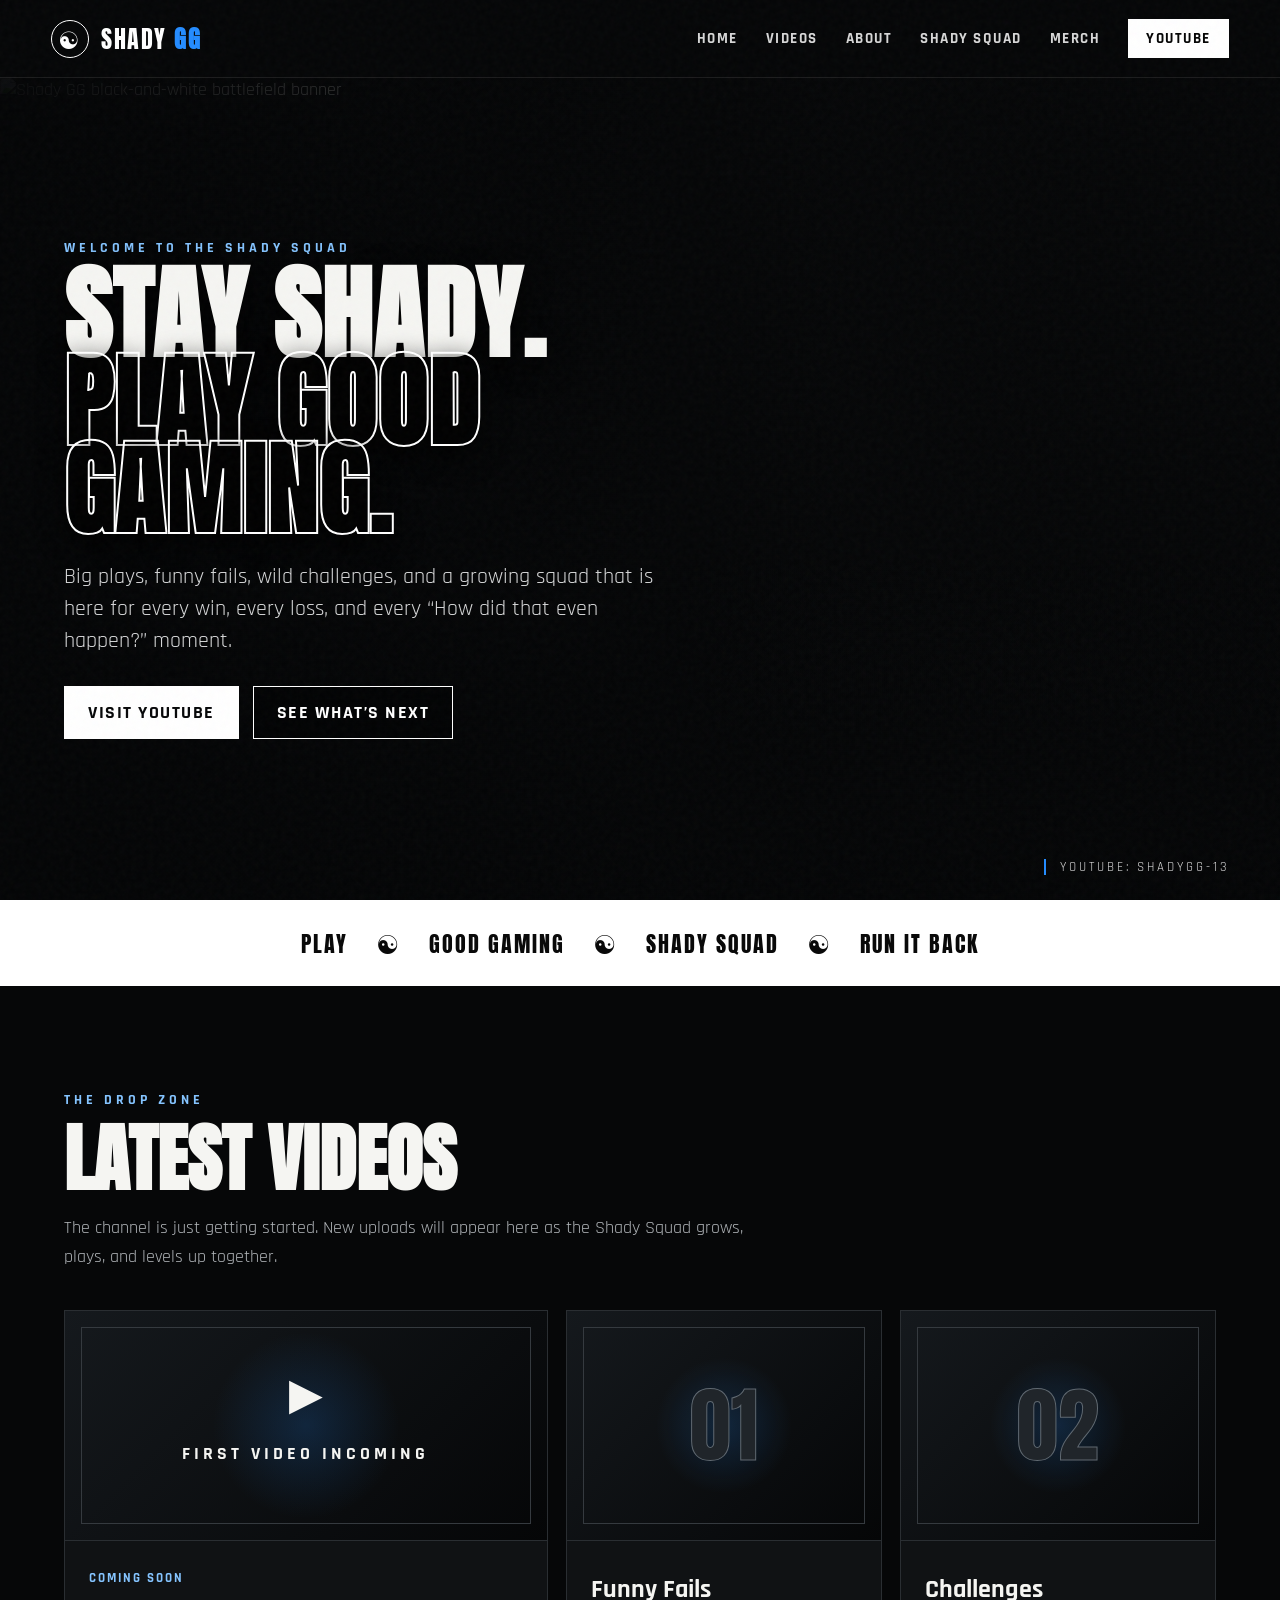
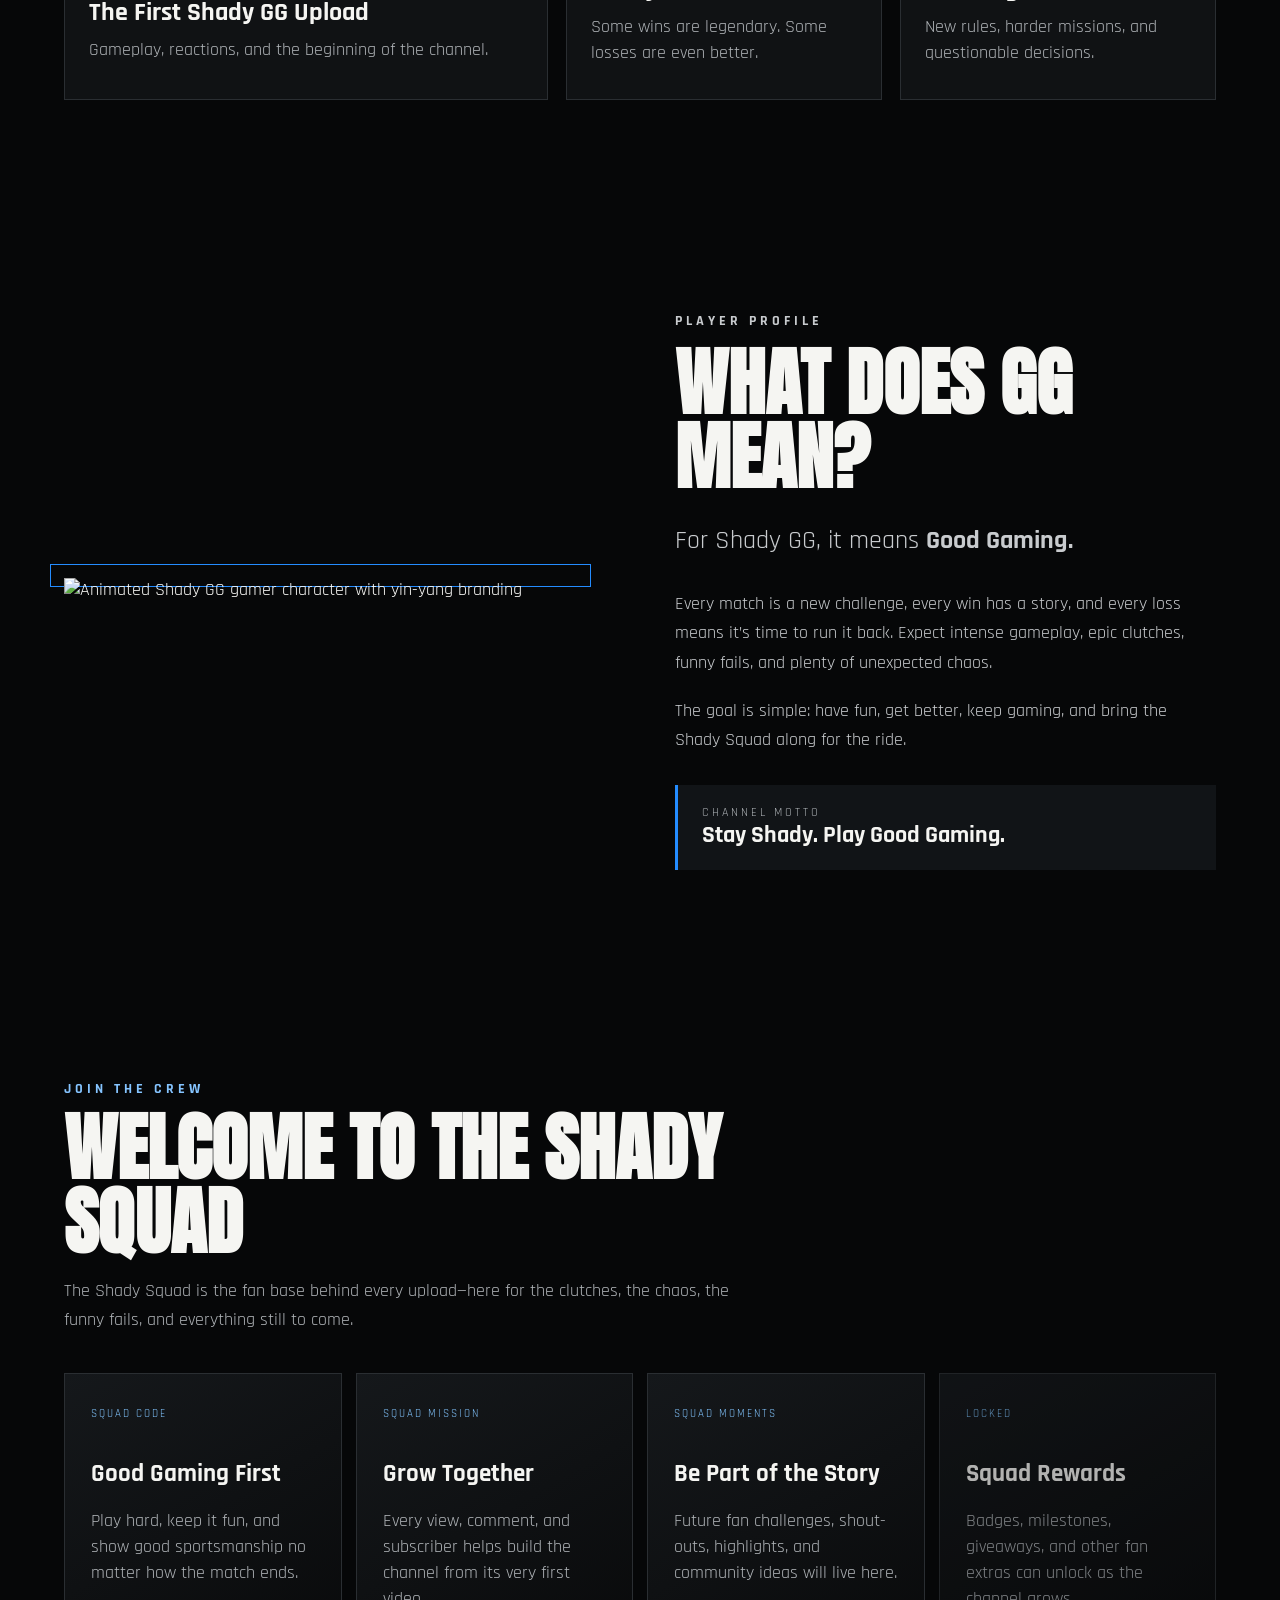
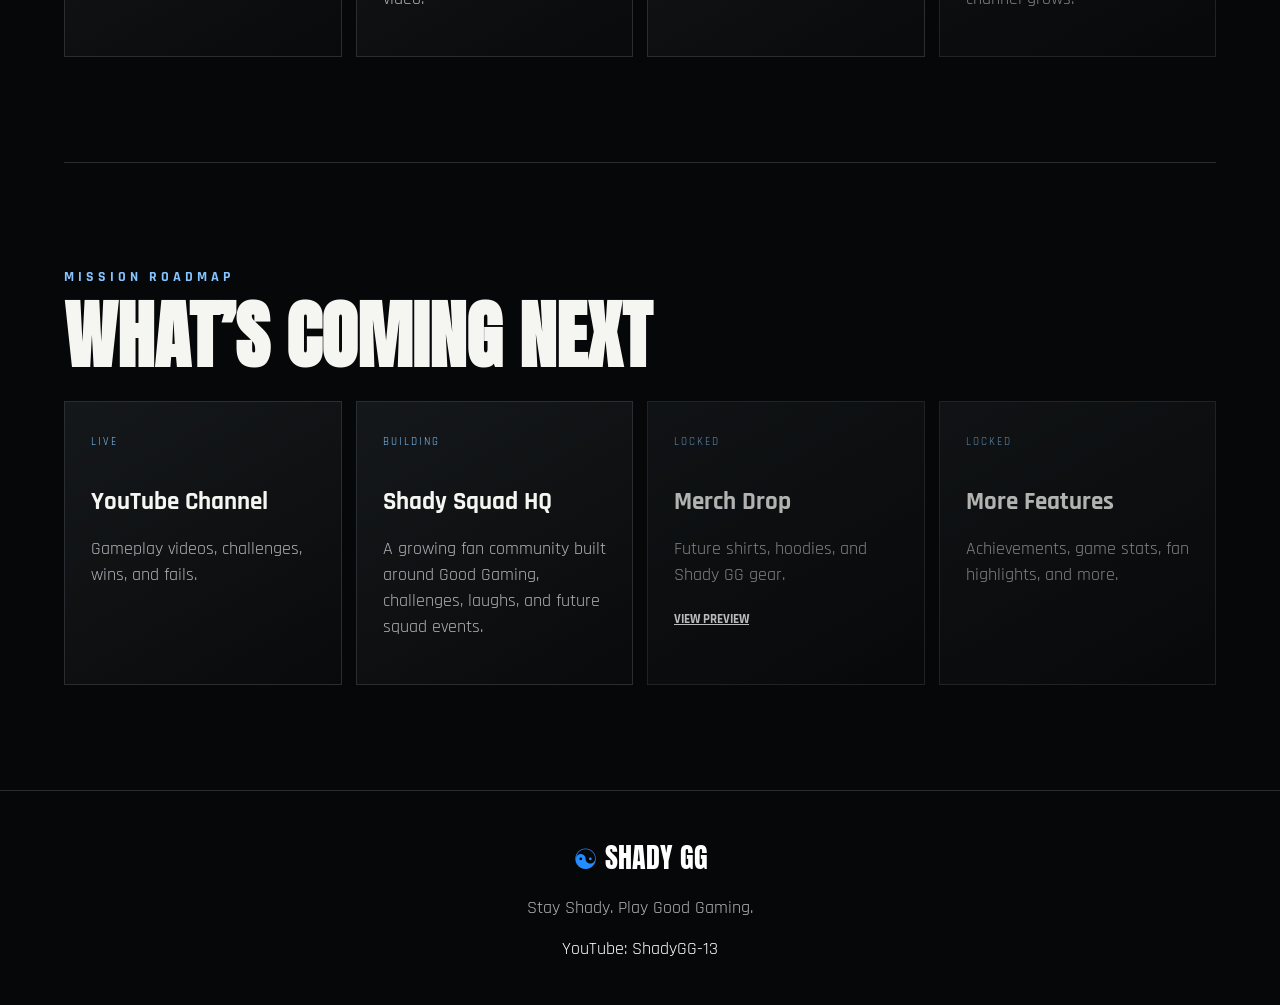
==== index.html @ 547cc36f "Add files via upload" ====
<!DOCTYPE html>
<html lang="en">
<head>
  <meta charset="UTF-8" />
  <meta name="viewport" content="width=device-width, initial-scale=1.0" />
  <meta name="description" content="Official home of Shady GG and the Shady Squad — gameplay, challenges, funny fails, epic wins, and Good Gaming." />
  <title>Shady GG | Good Gaming</title>
  <link rel="preconnect" href="https://fonts.googleapis.com">
  <link rel="preconnect" href="https://fonts.gstatic.com" crossorigin>
  <link href="https://fonts.googleapis.com/css2?family=Anton&family=Rajdhani:wght@400;500;600;700&display=swap" rel="stylesheet">
  <link rel="stylesheet" href="styles.css" />
</head>
<body>
  <div class="noise"></div>
  <header class="site-header">
    <a class="brand" href="#home" aria-label="Shady GG home">
      <span class="brand-mark">☯</span>
      <span>SHADY <strong>GG</strong></span>
    </a>
    <button class="menu-toggle" aria-label="Open menu" aria-expanded="false">MENU</button>
    <nav class="site-nav" aria-label="Main navigation">
      <a href="#home">Home</a>
      <a href="#videos">Videos</a>
      <a href="#about">About</a>
      <a href="#squad">Shady Squad</a>
      <a href="merch.html">Merch</a>
      <a class="nav-cta" href="https://www.youtube.com/@ShadyGG-13" target="_blank" rel="noopener">YouTube</a>
    </nav>
  </header>

  <main>
    <section id="home" class="hero" aria-label="Shady GG introduction">
      <img src="assets/shadygg-banner.png" alt="Shady GG black-and-white battlefield banner" class="hero-bg" />
      <div class="hero-overlay"></div>
      <div class="hero-content">
        <p class="eyebrow">WELCOME TO THE SHADY SQUAD</p>
        <h1>STAY SHADY.<br><span>PLAY GOOD GAMING.</span></h1>
        <p class="hero-copy">Big plays, funny fails, wild challenges, and a growing squad that is here for every win, every loss, and every “How did that even happen?” moment.</p>
        <div class="hero-actions">
          <a class="button primary" href="https://www.youtube.com/@ShadyGG-13" target="_blank" rel="noopener">Visit YouTube</a>
          <a class="button secondary" href="#videos">See What’s Next</a>
        </div>
      </div>
      <div class="hero-tag">YOUTUBE: SHADYGG-13</div>
    </section>

    <section class="mission-strip" aria-label="Channel motto">
      <span>PLAY</span><i>☯</i><span>GOOD GAMING</span><i>☯</i><span>SHADY SQUAD</span><i>☯</i><span>RUN IT BACK</span>
    </section>

    <section id="videos" class="section videos-section">
      <div class="section-heading">
        <p class="eyebrow">THE DROP ZONE</p>
        <h2>Latest Videos</h2>
        <p>The channel is just getting started. New uploads will appear here as the Shady Squad grows, plays, and levels up together.</p>
      </div>
      <div class="video-grid">
        <article class="video-card featured">
          <div class="video-placeholder">
            <span class="play-icon">▶</span>
            <p>FIRST VIDEO INCOMING</p>
          </div>
          <div class="card-copy">
            <span class="status">COMING SOON</span>
            <h3>The First Shady GG Upload</h3>
            <p>Gameplay, reactions, and the beginning of the channel.</p>
          </div>
        </article>
        <article class="video-card locked">
          <div class="video-placeholder mini"><span>01</span></div>
          <div class="card-copy"><h3>Funny Fails</h3><p>Some wins are legendary. Some losses are even better.</p></div>
        </article>
        <article class="video-card locked">
          <div class="video-placeholder mini"><span>02</span></div>
          <div class="card-copy"><h3>Challenges</h3><p>New rules, harder missions, and questionable decisions.</p></div>
        </article>
      </div>
    </section>

    <section id="about" class="section about-section">
      <div class="about-art">
        <img src="assets/shadygg-brand.png" alt="Animated Shady GG gamer character with yin-yang branding" />
      </div>
      <div class="about-copy">
        <p class="eyebrow">PLAYER PROFILE</p>
        <h2>What Does GG Mean?</h2>
        <p class="lead">For Shady GG, it means <strong>Good Gaming.</strong></p>
        <p>Every match is a new challenge, every win has a story, and every loss means it’s time to run it back. Expect intense gameplay, epic clutches, funny fails, and plenty of unexpected chaos.</p>
        <p>The goal is simple: have fun, get better, keep gaming, and bring the Shady Squad along for the ride.</p>
        <div class="motto-card">
          <span>CHANNEL MOTTO</span>
          <strong>Stay Shady. Play Good Gaming.</strong>
        </div>
      </div>
    </section>

    <section id="squad" class="section squad-section">
      <div class="section-heading">
        <p class="eyebrow">JOIN THE CREW</p>
        <h2>Welcome to the Shady Squad</h2>
        <p>The Shady Squad is the fan base behind every upload—here for the clutches, the chaos, the funny fails, and everything still to come.</p>
      </div>
      <div class="roadmap-grid">
        <article><span>SQUAD CODE</span><h3>Good Gaming First</h3><p>Play hard, keep it fun, and show good sportsmanship no matter how the match ends.</p></article>
        <article><span>SQUAD MISSION</span><h3>Grow Together</h3><p>Every view, comment, and subscriber helps build the channel from its very first video.</p></article>
        <article><span>SQUAD MOMENTS</span><h3>Be Part of the Story</h3><p>Future fan challenges, shout-outs, highlights, and community ideas will live here.</p></article>
        <article class="pending"><span>LOCKED</span><h3>Squad Rewards</h3><p>Badges, milestones, giveaways, and other fan extras can unlock as the channel grows.</p></article>
      </div>
    </section>

    <section class="section roadmap-section">
      <div class="section-heading compact">
        <p class="eyebrow">MISSION ROADMAP</p>
        <h2>What’s Coming Next</h2>
      </div>
      <div class="roadmap-grid">
        <article><span>LIVE</span><h3>YouTube Channel</h3><p>Gameplay videos, challenges, wins, and fails.</p></article>
        <article><span>BUILDING</span><h3>Shady Squad HQ</h3><p>A growing fan community built around Good Gaming, challenges, laughs, and future squad events.</p></article>
        <article class="pending"><span>LOCKED</span><h3>Merch Drop</h3><p>Future shirts, hoodies, and Shady GG gear.</p><a href="merch.html">View preview</a></article>
        <article class="pending"><span>LOCKED</span><h3>More Features</h3><p>Achievements, game stats, fan highlights, and more.</p></article>
      </div>
    </section>
  </main>

  <footer>
    <div class="footer-brand"><span>☯</span> SHADY GG</div>
    <p>Stay Shady. Play Good Gaming.</p>
    <a href="https://www.youtube.com/@ShadyGG-13" target="_blank" rel="noopener">YouTube: ShadyGG-13</a>
  </footer>

  <script src="script.js"></script>
</body>
</html>
---- styles.css ----
:root{--black:#060708;--panel:#101214;--white:#f5f5f2;--gray:#aeb2b6;--line:#2a2e32;--blue:#248cff;--blue2:#85c4ff;--max:1180px}
*{box-sizing:border-box}html{scroll-behavior:smooth}body{margin:0;background:var(--black);color:var(--white);font-family:'Rajdhani',sans-serif;font-size:18px;overflow-x:hidden}.noise{position:fixed;inset:0;pointer-events:none;opacity:.045;z-index:100;background-image:url("data:image/svg+xml,%3Csvg viewBox='0 0 180 180' xmlns='http://www.w3.org/2000/svg'%3E%3Cfilter id='n'%3E%3CfeTurbulence type='fractalNoise' baseFrequency='.9' numOctaves='4' stitchTiles='stitch'/%3E%3C/filter%3E%3Crect width='100%25' height='100%25' filter='url(%23n)' opacity='.7'/%3E%3C/svg%3E")}.site-header{height:78px;position:sticky;top:0;z-index:50;display:flex;align-items:center;justify-content:space-between;padding:0 4vw;background:rgba(6,7,8,.92);backdrop-filter:blur(12px);border-bottom:1px solid rgba(255,255,255,.09)}.brand{display:flex;gap:12px;align-items:center;color:#fff;text-decoration:none;font-family:'Anton',sans-serif;letter-spacing:1.5px;font-size:24px}.brand strong{color:var(--blue)}.brand-mark{display:grid;place-items:center;width:38px;height:38px;border:1px solid #fff;border-radius:50%;font-size:24px}.site-nav{display:flex;align-items:center;gap:28px}.site-nav a{color:#d7d7d7;text-decoration:none;text-transform:uppercase;font-size:15px;font-weight:700;letter-spacing:1.5px}.site-nav a:hover{color:#fff}.site-nav .nav-cta{background:#fff;color:#050505;padding:10px 18px}.menu-toggle{display:none;background:none;border:1px solid #777;color:#fff;padding:8px 12px;font-family:inherit;font-weight:700}.hero{min-height:calc(100vh - 78px);position:relative;display:flex;align-items:center;overflow:hidden}.hero-bg{position:absolute;inset:0;width:100%;height:100%;object-fit:cover}.hero-overlay{position:absolute;inset:0;background:linear-gradient(90deg,rgba(4,5,6,.97) 0%,rgba(4,5,6,.78) 38%,rgba(4,5,6,.24) 68%,rgba(4,5,6,.45) 100%),linear-gradient(0deg,rgba(4,5,6,.88),transparent 45%)}.hero-content{position:relative;z-index:2;width:min(680px,88vw);margin-left:max(5vw,calc((100vw - var(--max))/2));padding:80px 0}.eyebrow{font-weight:700;letter-spacing:4px;font-size:14px;color:var(--blue2);margin:0 0 13px}.hero h1,.coming-card h1{font-family:'Anton',sans-serif;font-size:clamp(64px,8vw,126px);line-height:.86;letter-spacing:1px;margin:0;text-shadow:0 10px 28px #000}.hero h1 span,.coming-card h1 span{color:transparent;-webkit-text-stroke:2px #fff}.hero-copy{max-width:590px;color:#d6d7d8;font-size:22px;line-height:1.45;margin:28px 0}.hero-actions{display:flex;gap:14px;flex-wrap:wrap}.button{display:inline-block;text-decoration:none;text-transform:uppercase;letter-spacing:1.5px;font-weight:700;padding:14px 23px;border:1px solid #fff}.button.primary{background:#fff;color:#060708}.button.primary:hover{background:var(--blue);border-color:var(--blue);color:#fff}.button.secondary{color:#fff;background:rgba(0,0,0,.38)}.hero-tag{position:absolute;bottom:25px;right:4vw;z-index:2;font-size:13px;letter-spacing:3px;color:#ddd;border-left:2px solid var(--blue);padding-left:14px}.mission-strip{display:flex;justify-content:center;align-items:center;gap:28px;min-height:86px;padding:20px;background:#fff;color:#090909;font-family:'Anton',sans-serif;letter-spacing:2px;font-size:22px;overflow:hidden}.mission-strip i{font-style:normal;font-size:26px}.section{width:min(var(--max),90vw);margin:0 auto;padding:105px 0}.section-heading{max-width:680px;margin-bottom:38px}.section-heading h2,.about-copy h2{font-family:'Anton',sans-serif;text-transform:uppercase;font-size:clamp(44px,6vw,74px);line-height:1;margin:0 0 16px}.section-heading>p:last-child{color:var(--gray);line-height:1.6}.video-grid{display:grid;grid-template-columns:1.3fr .85fr .85fr;gap:18px}.video-card{background:var(--panel);border:1px solid var(--line);min-height:390px;display:flex;flex-direction:column}.video-placeholder{min-height:230px;background:radial-gradient(circle at center,rgba(36,140,255,.18),transparent 35%),linear-gradient(135deg,#15191d,#050607);display:grid;place-content:center;text-align:center;border-bottom:1px solid var(--line);position:relative}.video-placeholder:before{content:"";position:absolute;inset:16px;border:1px solid #353a3f}.play-icon{font-size:44px}.video-placeholder p{letter-spacing:4px;font-weight:700}.video-placeholder.mini span{font-family:'Anton';font-size:82px;color:#20252a;-webkit-text-stroke:1px #606971}.card-copy{padding:24px}.card-copy h3{font-size:26px;margin:8px 0}.card-copy p{color:var(--gray);margin:0;line-height:1.45}.status{color:var(--blue2);font-size:13px;letter-spacing:2px;font-weight:700}.about-section{display:grid;grid-template-columns:1fr 1fr;gap:70px;align-items:center}.about-art{position:relative}.about-art:before{content:"";position:absolute;inset:-14px 14px 14px -14px;border:1px solid var(--blue)}.about-art img{position:relative;width:100%;display:block;filter:saturate(.85) contrast(1.05)}.about-copy .lead{font-size:26px}.about-copy p{color:#c8cbce;line-height:1.65}.motto-card{border-left:3px solid var(--blue);background:#111417;padding:20px 24px;margin-top:30px}.motto-card span{display:block;font-size:12px;color:var(--gray);letter-spacing:3px}.motto-card strong{font-size:24px}.roadmap-section{border-top:1px solid var(--line)}.compact{margin-bottom:28px}.roadmap-grid{display:grid;grid-template-columns:repeat(4,1fr);gap:14px}.roadmap-grid article{min-height:250px;background:linear-gradient(150deg,#15181b,#090a0b);border:1px solid var(--line);padding:26px;position:relative}.roadmap-grid article span{font-size:11px;letter-spacing:2px;color:#82c5ff}.roadmap-grid article h3{font-size:25px;margin:35px 0 10px}.roadmap-grid article p{color:var(--gray);line-height:1.45}.roadmap-grid .pending{opacity:.72}.roadmap-grid article a{color:#fff;text-transform:uppercase;font-weight:700;font-size:13px}footer{border-top:1px solid var(--line);padding:45px 5vw;text-align:center;color:var(--gray)}footer .footer-brand{font-family:'Anton';font-size:28px;color:#fff}footer .footer-brand span{color:var(--blue)}footer a{color:#fff;text-decoration:none}.coming-soon-page{min-height:calc(100vh - 78px);display:grid;place-items:center;position:relative;overflow:hidden;padding:40px 20px}.coming-bg{position:absolute;inset:0;width:100%;height:100%;object-fit:cover}.coming-overlay{position:absolute;inset:0;background:rgba(4,5,6,.82)}.coming-card{position:relative;z-index:2;text-align:center;max-width:720px;background:rgba(8,9,10,.78);border:1px solid rgba(255,255,255,.2);padding:55px 45px;backdrop-filter:blur(10px)}.coming-card h1{font-size:clamp(64px,9vw,110px)}.coming-card p:not(.eyebrow){color:#d0d2d4;font-size:21px;line-height:1.5}.lock-symbol{font-size:58px;margin-bottom:15px}
@media(max-width:900px){.menu-toggle{display:block}.site-nav{display:none;position:absolute;top:78px;left:0;right:0;background:#08090a;padding:22px 5vw;flex-direction:column;align-items:flex-start;border-bottom:1px solid var(--line)}.site-nav.open{display:flex}.site-nav.always-visible{display:flex;position:static;padding:0;background:none;border:0;flex-direction:row}.video-grid{grid-template-columns:1fr 1fr}.video-card.featured{grid-column:1/-1}.about-section{grid-template-columns:1fr}.roadmap-grid{grid-template-columns:1fr 1fr}.mission-strip{justify-content:flex-start;white-space:nowrap}.hero-bg{object-position:60% center}}@media(max-width:600px){.hero h1{font-size:63px}.hero-copy{font-size:19px}.hero-tag{font-size:10px}.video-grid,.roadmap-grid{grid-template-columns:1fr}.video-card.featured{grid-column:auto}.section{padding:75px 0}.coming-card{padding:42px 22px}.site-nav.always-visible a:first-child{display:none}}
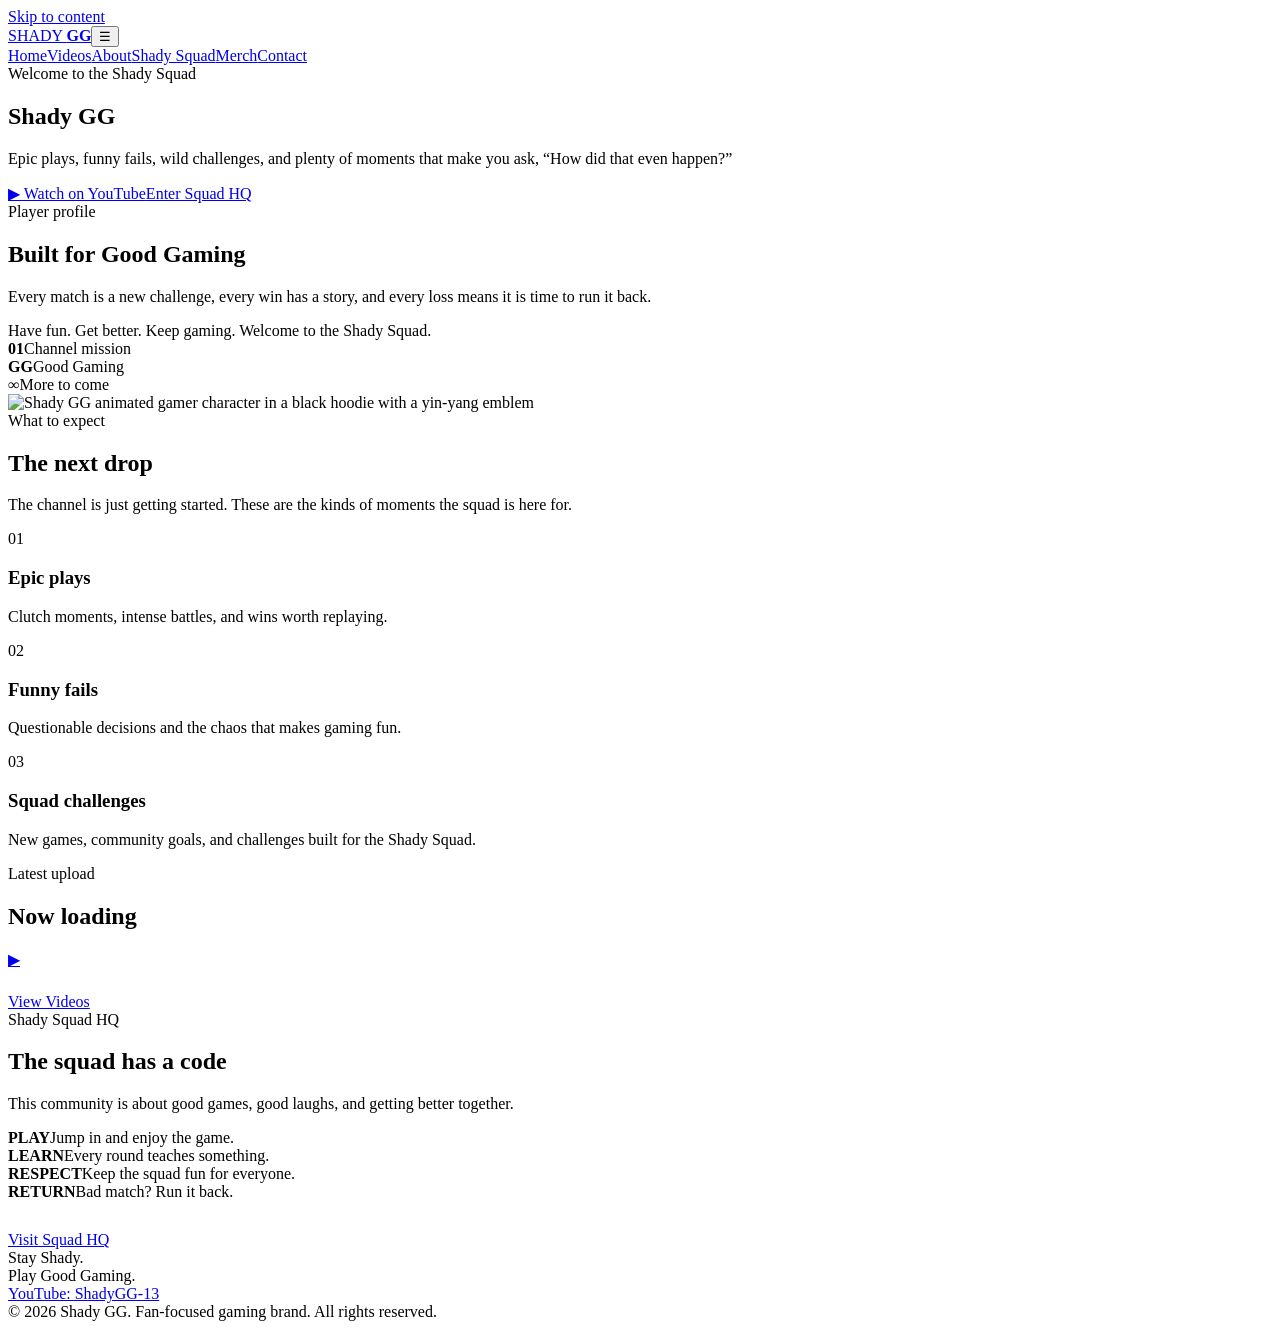
==== commit 8f23934b: "Add files via upload" ====
--- a/index.html
+++ b/index.html
@@ -1,133 +1,9 @@
-<!DOCTYPE html>
-<html lang="en">
-<head>
-  <meta charset="UTF-8" />
-  <meta name="viewport" content="width=device-width, initial-scale=1.0" />
-  <meta name="description" content="Official home of Shady GG and the Shady Squad — gameplay, challenges, funny fails, epic wins, and Good Gaming." />
-  <title>Shady GG | Good Gaming</title>
-  <link rel="preconnect" href="https://fonts.googleapis.com">
-  <link rel="preconnect" href="https://fonts.gstatic.com" crossorigin>
-  <link href="https://fonts.googleapis.com/css2?family=Anton&family=Rajdhani:wght@400;500;600;700&display=swap" rel="stylesheet">
-  <link rel="stylesheet" href="styles.css" />
-</head>
-<body>
-  <div class="noise"></div>
-  <header class="site-header">
-    <a class="brand" href="#home" aria-label="Shady GG home">
-      <span class="brand-mark">☯</span>
-      <span>SHADY <strong>GG</strong></span>
-    </a>
-    <button class="menu-toggle" aria-label="Open menu" aria-expanded="false">MENU</button>
-    <nav class="site-nav" aria-label="Main navigation">
-      <a href="#home">Home</a>
-      <a href="#videos">Videos</a>
-      <a href="#about">About</a>
-      <a href="#squad">Shady Squad</a>
-      <a href="merch.html">Merch</a>
-      <a class="nav-cta" href="https://www.youtube.com/@ShadyGG-13" target="_blank" rel="noopener">YouTube</a>
-    </nav>
-  </header>
-
-  <main>
-    <section id="home" class="hero" aria-label="Shady GG introduction">
-      <img src="assets/shadygg-banner.png" alt="Shady GG black-and-white battlefield banner" class="hero-bg" />
-      <div class="hero-overlay"></div>
-      <div class="hero-content">
-        <p class="eyebrow">WELCOME TO THE SHADY SQUAD</p>
-        <h1>STAY SHADY.<br><span>PLAY GOOD GAMING.</span></h1>
-        <p class="hero-copy">Big plays, funny fails, wild challenges, and a growing squad that is here for every win, every loss, and every “How did that even happen?” moment.</p>
-        <div class="hero-actions">
-          <a class="button primary" href="https://www.youtube.com/@ShadyGG-13" target="_blank" rel="noopener">Visit YouTube</a>
-          <a class="button secondary" href="#videos">See What’s Next</a>
-        </div>
-      </div>
-      <div class="hero-tag">YOUTUBE: SHADYGG-13</div>
-    </section>
-
-    <section class="mission-strip" aria-label="Channel motto">
-      <span>PLAY</span><i>☯</i><span>GOOD GAMING</span><i>☯</i><span>SHADY SQUAD</span><i>☯</i><span>RUN IT BACK</span>
-    </section>
-
-    <section id="videos" class="section videos-section">
-      <div class="section-heading">
-        <p class="eyebrow">THE DROP ZONE</p>
-        <h2>Latest Videos</h2>
-        <p>The channel is just getting started. New uploads will appear here as the Shady Squad grows, plays, and levels up together.</p>
-      </div>
-      <div class="video-grid">
-        <article class="video-card featured">
-          <div class="video-placeholder">
-            <span class="play-icon">▶</span>
-            <p>FIRST VIDEO INCOMING</p>
-          </div>
-          <div class="card-copy">
-            <span class="status">COMING SOON</span>
-            <h3>The First Shady GG Upload</h3>
-            <p>Gameplay, reactions, and the beginning of the channel.</p>
-          </div>
-        </article>
-        <article class="video-card locked">
-          <div class="video-placeholder mini"><span>01</span></div>
-          <div class="card-copy"><h3>Funny Fails</h3><p>Some wins are legendary. Some losses are even better.</p></div>
-        </article>
-        <article class="video-card locked">
-          <div class="video-placeholder mini"><span>02</span></div>
-          <div class="card-copy"><h3>Challenges</h3><p>New rules, harder missions, and questionable decisions.</p></div>
-        </article>
-      </div>
-    </section>
-
-    <section id="about" class="section about-section">
-      <div class="about-art">
-        <img src="assets/shadygg-brand.png" alt="Animated Shady GG gamer character with yin-yang branding" />
-      </div>
-      <div class="about-copy">
-        <p class="eyebrow">PLAYER PROFILE</p>
-        <h2>What Does GG Mean?</h2>
-        <p class="lead">For Shady GG, it means <strong>Good Gaming.</strong></p>
-        <p>Every match is a new challenge, every win has a story, and every loss means it’s time to run it back. Expect intense gameplay, epic clutches, funny fails, and plenty of unexpected chaos.</p>
-        <p>The goal is simple: have fun, get better, keep gaming, and bring the Shady Squad along for the ride.</p>
-        <div class="motto-card">
-          <span>CHANNEL MOTTO</span>
-          <strong>Stay Shady. Play Good Gaming.</strong>
-        </div>
-      </div>
-    </section>
-
-    <section id="squad" class="section squad-section">
-      <div class="section-heading">
-        <p class="eyebrow">JOIN THE CREW</p>
-        <h2>Welcome to the Shady Squad</h2>
-        <p>The Shady Squad is the fan base behind every upload—here for the clutches, the chaos, the funny fails, and everything still to come.</p>
-      </div>
-      <div class="roadmap-grid">
-        <article><span>SQUAD CODE</span><h3>Good Gaming First</h3><p>Play hard, keep it fun, and show good sportsmanship no matter how the match ends.</p></article>
-        <article><span>SQUAD MISSION</span><h3>Grow Together</h3><p>Every view, comment, and subscriber helps build the channel from its very first video.</p></article>
-        <article><span>SQUAD MOMENTS</span><h3>Be Part of the Story</h3><p>Future fan challenges, shout-outs, highlights, and community ideas will live here.</p></article>
-        <article class="pending"><span>LOCKED</span><h3>Squad Rewards</h3><p>Badges, milestones, giveaways, and other fan extras can unlock as the channel grows.</p></article>
-      </div>
-    </section>
-
-    <section class="section roadmap-section">
-      <div class="section-heading compact">
-        <p class="eyebrow">MISSION ROADMAP</p>
-        <h2>What’s Coming Next</h2>
-      </div>
-      <div class="roadmap-grid">
-        <article><span>LIVE</span><h3>YouTube Channel</h3><p>Gameplay videos, challenges, wins, and fails.</p></article>
-        <article><span>BUILDING</span><h3>Shady Squad HQ</h3><p>A growing fan community built around Good Gaming, challenges, laughs, and future squad events.</p></article>
-        <article class="pending"><span>LOCKED</span><h3>Merch Drop</h3><p>Future shirts, hoodies, and Shady GG gear.</p><a href="merch.html">View preview</a></article>
-        <article class="pending"><span>LOCKED</span><h3>More Features</h3><p>Achievements, game stats, fan highlights, and more.</p></article>
-      </div>
-    </section>
-  </main>
-
-  <footer>
-    <div class="footer-brand"><span>☯</span> SHADY GG</div>
-    <p>Stay Shady. Play Good Gaming.</p>
-    <a href="https://www.youtube.com/@ShadyGG-13" target="_blank" rel="noopener">YouTube: ShadyGG-13</a>
-  </footer>
-
-  <script src="script.js"></script>
-</body>
-</html>
+<!doctype html><html lang="en"><head><meta charset="utf-8"><meta name="viewport" content="width=device-width,initial-scale=1"><meta name="description" content="Official home of Shady GG and the Shady Squad. Stay Shady. Play Good Gaming."><title>Shady GG | Official Gaming Site</title><link rel="stylesheet" href="styles.css"></head><body>
+<a class="skip" href="#main">Skip to content</a>
+<header class="site-header"><div class="wrap nav"><a class="brand" href="index.html"><span class="brand-mark"></span>SHADY <b>GG</b></a><button class="menu" aria-label="Open navigation" aria-expanded="false">☰</button><nav class="nav-links"><a aria-current="page" href="index.html">Home</a><a href="videos.html">Videos</a><a href="about.html">About</a><a href="squad.html">Shady Squad</a><a href="merch.html">Merch</a><a href="contact.html">Contact</a></nav></div></header>
+<main id="main"><section class="hero"><div class="embers"></div><div class="wrap hero-content"><div class="eyebrow">Welcome to the <span>Shady Squad</span></div><h1>Shady GG</h1><p>Epic plays, funny fails, wild challenges, and plenty of moments that make you ask, “How did that even happen?”</p><div class="actions"><a class="btn btn-primary" href="https://www.youtube.com/@ShadyGG-13" target="_blank" rel="noopener">▶ Watch on YouTube</a><a class="btn btn-ghost" href="#squad">Enter Squad HQ</a></div></div></section>
+<section class="section"><div class="wrap grid-2"><div class="reveal"><div class="kicker">Player profile</div><h2 class="section-title">Built for <span class="red">Good Gaming</span></h2><p class="lead">Every match is a new challenge, every win has a story, and every loss means it is time to run it back.</p><div class="quote">Have fun. Get better. Keep gaming. Welcome to the Shady Squad.</div><div class="stats"><div class="stat"><strong>01</strong><span>Channel mission</span></div><div class="stat"><strong>GG</strong><span>Good Gaming</span></div><div class="stat"><strong>∞</strong><span>More to come</span></div></div></div><div class="character-card reveal"><img src="shadygg-character.png" alt="Shady GG animated gamer character in a black hoodie with a yin-yang emblem"></div></div></section>
+<section class="section alt"><div class="wrap"><div class="kicker">What to expect</div><h2 class="section-title">The next <span class="red">drop</span></h2><p class="lead">The channel is just getting started. These are the kinds of moments the squad is here for.</p><div class="cards"><article class="card reveal"><span class="num">01</span><h3>Epic plays</h3><p>Clutch moments, intense battles, and wins worth replaying.</p></article><article class="card reveal"><span class="num">02</span><h3>Funny fails</h3><p>Questionable decisions and the chaos that makes gaming fun.</p></article><article class="card reveal"><span class="num">03</span><h3>Squad challenges</h3><p>New games, community goals, and challenges built for the Shady Squad.</p></article></div></div></section>
+<section class="section"><div class="wrap"><div class="kicker">Latest upload</div><h2 class="section-title">Now <span class="red">loading</span></h2><div class="video-shell reveal"><a class="play" href="https://www.youtube.com/@ShadyGG-13" target="_blank" rel="noopener" aria-label="Open Shady GG on YouTube">▶</a></div><div class="actions" style="margin-top:24px"><a class="btn btn-primary" href="videos.html">View Videos</a></div></div></section>
+<section id="squad" class="section squad"><div class="wrap"><div class="kicker">Shady Squad HQ</div><h2 class="section-title">The squad has a <span class="red">code</span></h2><p class="lead">This community is about good games, good laughs, and getting better together.</p><div class="squad-code"><div class="code-item reveal"><b>PLAY</b><span>Jump in and enjoy the game.</span></div><div class="code-item reveal"><b>LEARN</b><span>Every round teaches something.</span></div><div class="code-item reveal"><b>RESPECT</b><span>Keep the squad fun for everyone.</span></div><div class="code-item reveal"><b>RETURN</b><span>Bad match? Run it back.</span></div></div><div class="actions" style="justify-content:flex-start;margin-top:30px"><a class="btn btn-primary" href="squad.html">Visit Squad HQ</a></div></div></section></main>
+<footer><div class="wrap"><div class="footer-grid"><div><div class="footer-tag">Stay Shady.<br><span>Play Good Gaming.</span></div></div><div><a class="btn btn-primary" href="https://www.youtube.com/@ShadyGG-13" target="_blank" rel="noopener">YouTube: ShadyGG-13</a></div></div><div class="small">© <span data-year></span> Shady GG. Fan-focused gaming brand. All rights reserved.</div></div></footer><script src="script.js"></script></body></html>
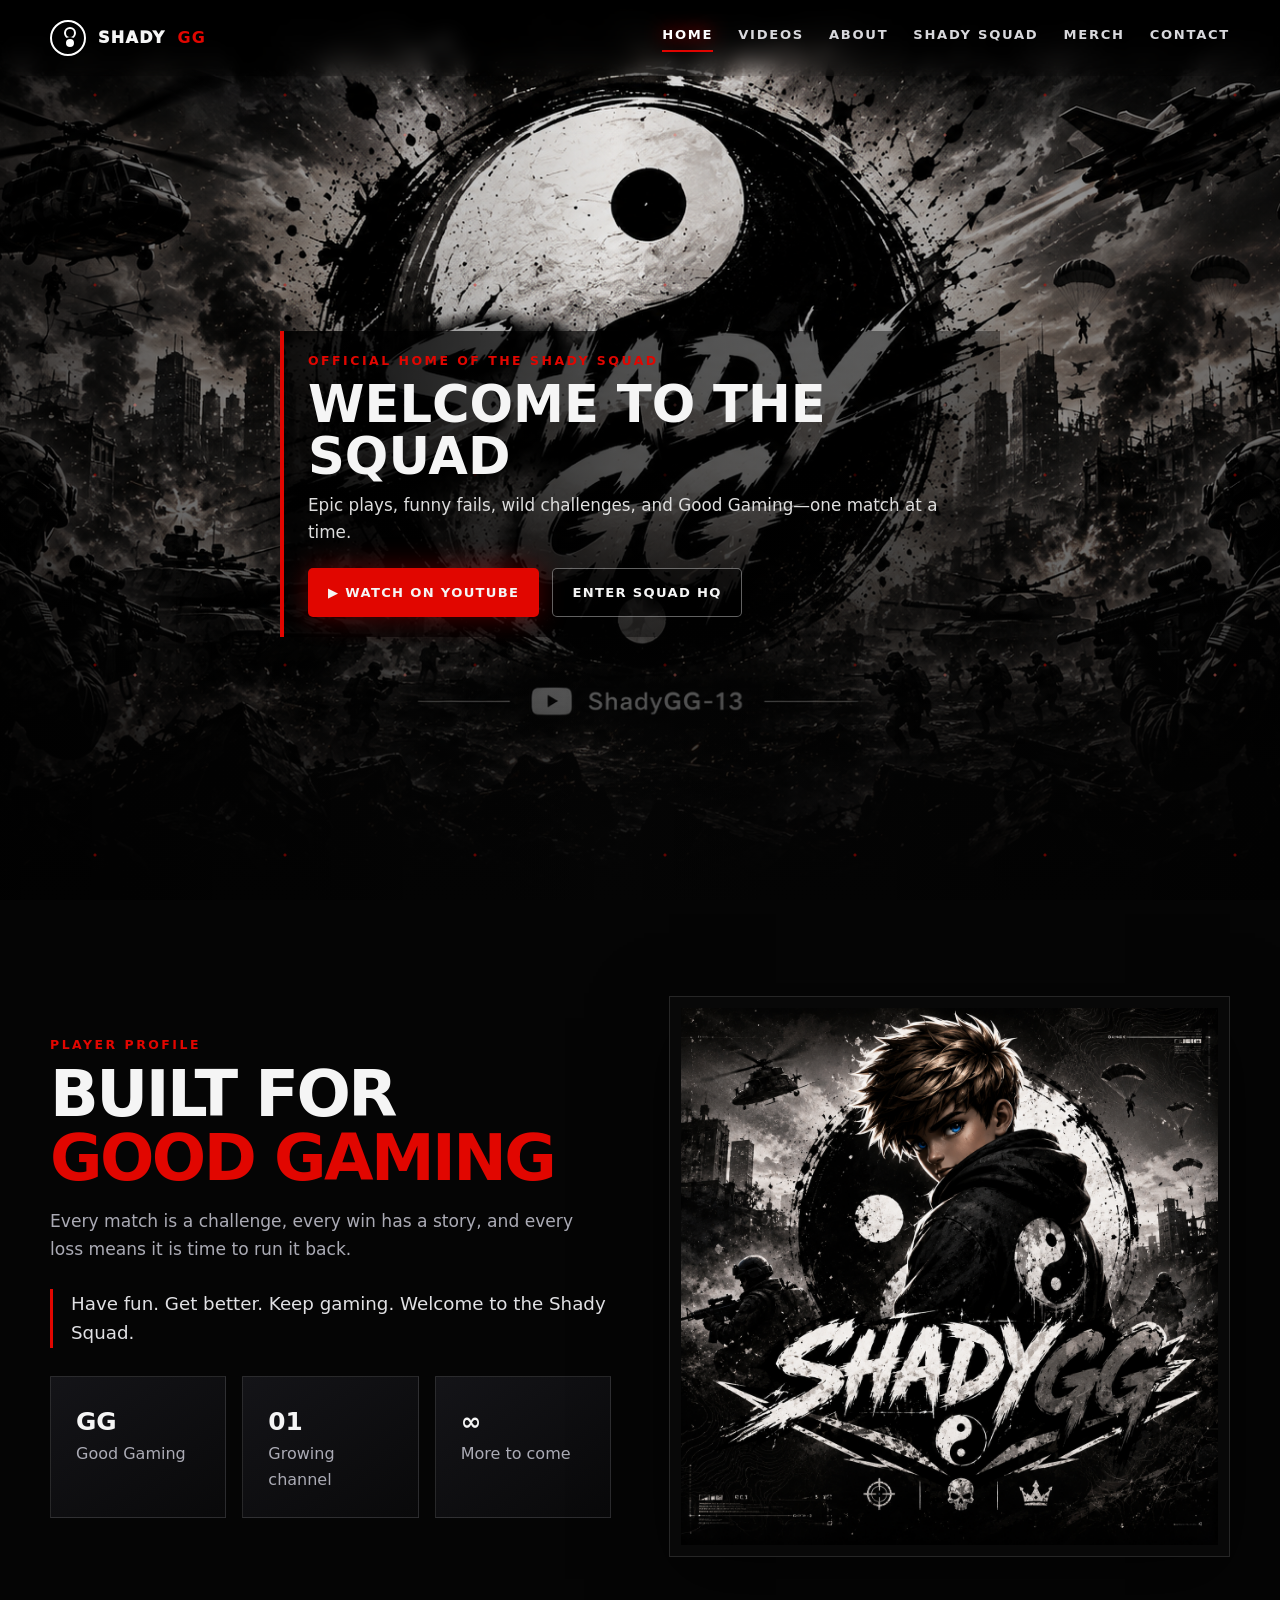
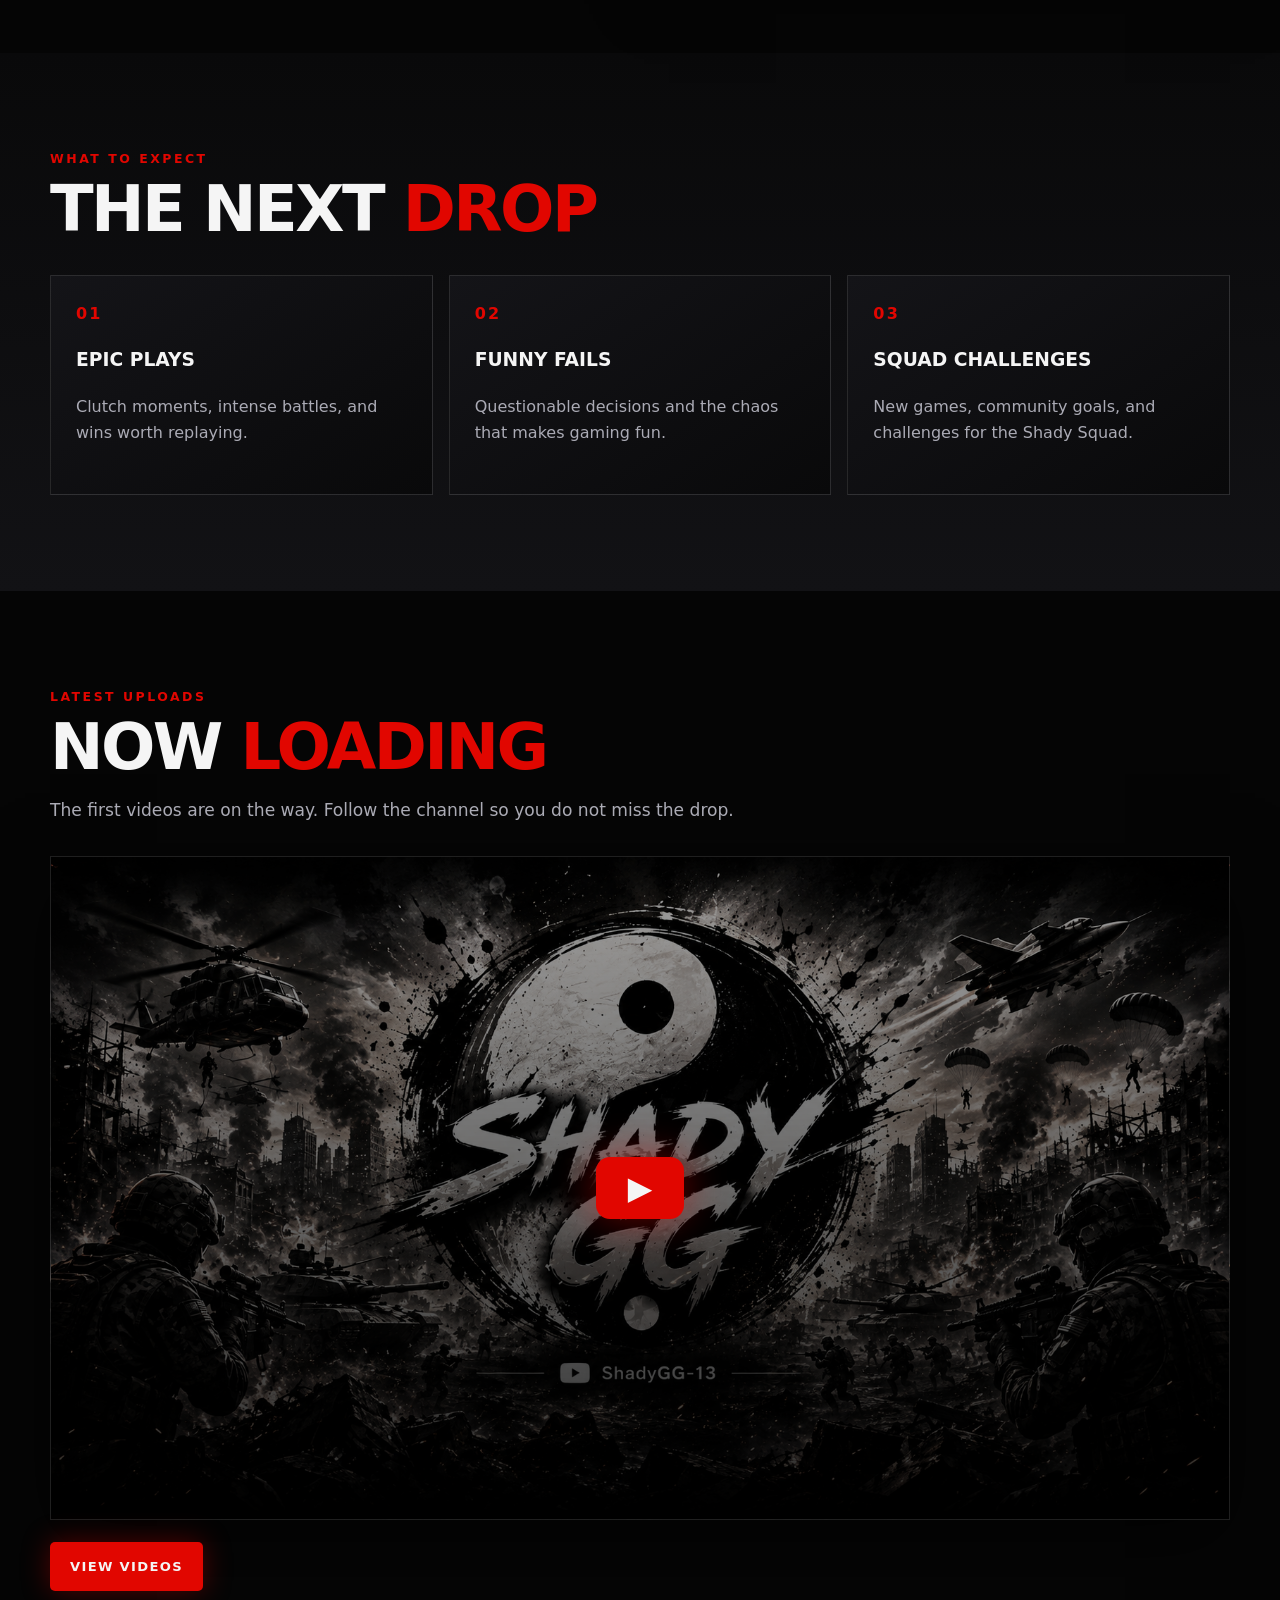
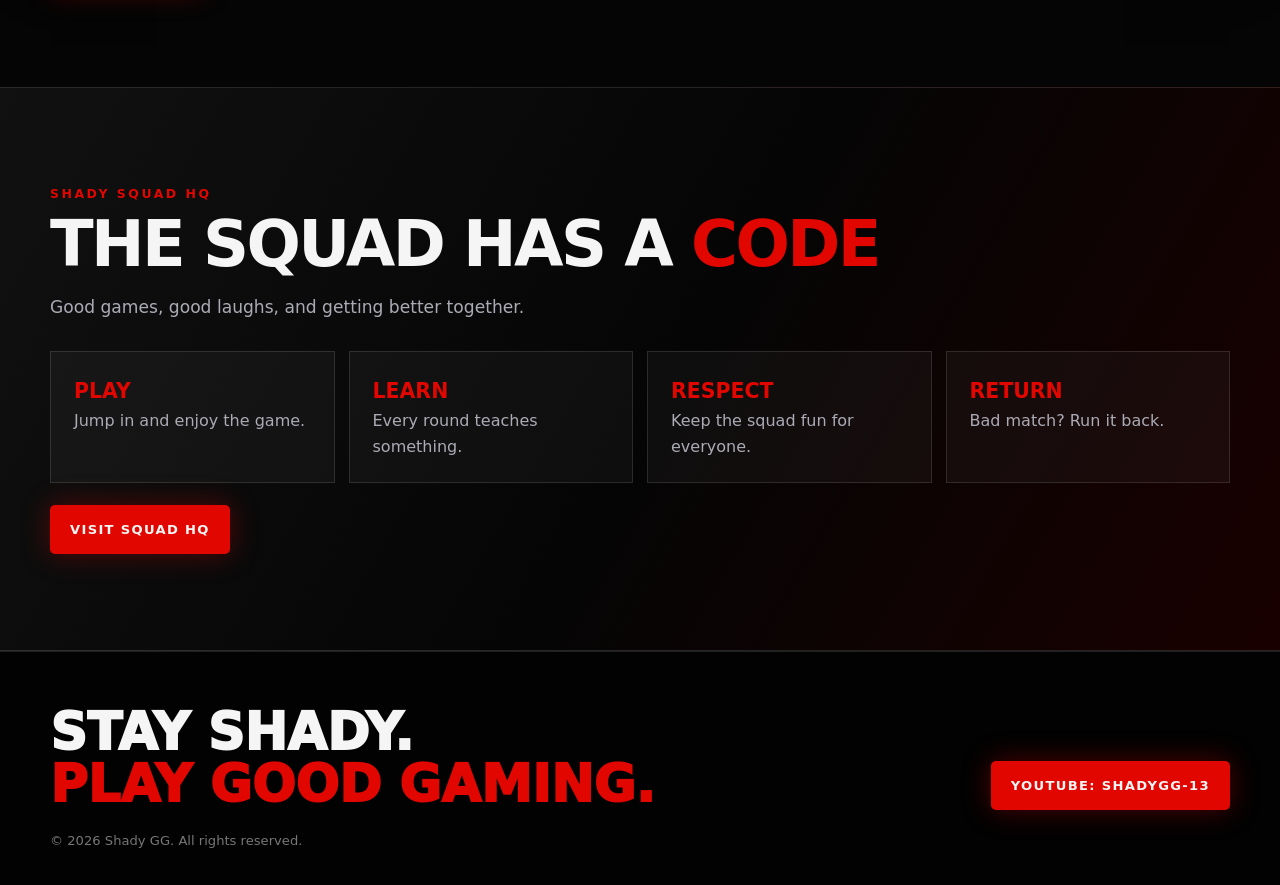
==== commit 8b021ad8: "Add files via upload" ====
--- a/index.html
+++ b/index.html
@@ -1,9 +1,8 @@
-<!doctype html><html lang="en"><head><meta charset="utf-8"><meta name="viewport" content="width=device-width,initial-scale=1"><meta name="description" content="Official home of Shady GG and the Shady Squad. Stay Shady. Play Good Gaming."><title>Shady GG | Official Gaming Site</title><link rel="stylesheet" href="styles.css"></head><body>
-<a class="skip" href="#main">Skip to content</a>
+<!doctype html><html lang="en"><head><meta charset="utf-8"><meta name="viewport" content="width=device-width,initial-scale=1"><meta name="description" content="Official home of Shady GG and the Shady Squad. Stay Shady. Play Good Gaming."><title>Shady GG | Official Gaming Site</title><link rel="stylesheet" href="styles.css"></head><body><div class="loader"><div class="loader-inner"><div class="loader-mark"></div><p>Loading <span>Shady Squad</span></p></div></div><a class="skip" href="#main">Skip to content</a>
 <header class="site-header"><div class="wrap nav"><a class="brand" href="index.html"><span class="brand-mark"></span>SHADY <b>GG</b></a><button class="menu" aria-label="Open navigation" aria-expanded="false">☰</button><nav class="nav-links"><a aria-current="page" href="index.html">Home</a><a href="videos.html">Videos</a><a href="about.html">About</a><a href="squad.html">Shady Squad</a><a href="merch.html">Merch</a><a href="contact.html">Contact</a></nav></div></header>
-<main id="main"><section class="hero"><div class="embers"></div><div class="wrap hero-content"><div class="eyebrow">Welcome to the <span>Shady Squad</span></div><h1>Shady GG</h1><p>Epic plays, funny fails, wild challenges, and plenty of moments that make you ask, “How did that even happen?”</p><div class="actions"><a class="btn btn-primary" href="https://www.youtube.com/@ShadyGG-13" target="_blank" rel="noopener">▶ Watch on YouTube</a><a class="btn btn-ghost" href="#squad">Enter Squad HQ</a></div></div></section>
-<section class="section"><div class="wrap grid-2"><div class="reveal"><div class="kicker">Player profile</div><h2 class="section-title">Built for <span class="red">Good Gaming</span></h2><p class="lead">Every match is a new challenge, every win has a story, and every loss means it is time to run it back.</p><div class="quote">Have fun. Get better. Keep gaming. Welcome to the Shady Squad.</div><div class="stats"><div class="stat"><strong>01</strong><span>Channel mission</span></div><div class="stat"><strong>GG</strong><span>Good Gaming</span></div><div class="stat"><strong>∞</strong><span>More to come</span></div></div></div><div class="character-card reveal"><img src="shadygg-character.png" alt="Shady GG animated gamer character in a black hoodie with a yin-yang emblem"></div></div></section>
-<section class="section alt"><div class="wrap"><div class="kicker">What to expect</div><h2 class="section-title">The next <span class="red">drop</span></h2><p class="lead">The channel is just getting started. These are the kinds of moments the squad is here for.</p><div class="cards"><article class="card reveal"><span class="num">01</span><h3>Epic plays</h3><p>Clutch moments, intense battles, and wins worth replaying.</p></article><article class="card reveal"><span class="num">02</span><h3>Funny fails</h3><p>Questionable decisions and the chaos that makes gaming fun.</p></article><article class="card reveal"><span class="num">03</span><h3>Squad challenges</h3><p>New games, community goals, and challenges built for the Shady Squad.</p></article></div></div></section>
-<section class="section"><div class="wrap"><div class="kicker">Latest upload</div><h2 class="section-title">Now <span class="red">loading</span></h2><div class="video-shell reveal"><a class="play" href="https://www.youtube.com/@ShadyGG-13" target="_blank" rel="noopener" aria-label="Open Shady GG on YouTube">▶</a></div><div class="actions" style="margin-top:24px"><a class="btn btn-primary" href="videos.html">View Videos</a></div></div></section>
-<section id="squad" class="section squad"><div class="wrap"><div class="kicker">Shady Squad HQ</div><h2 class="section-title">The squad has a <span class="red">code</span></h2><p class="lead">This community is about good games, good laughs, and getting better together.</p><div class="squad-code"><div class="code-item reveal"><b>PLAY</b><span>Jump in and enjoy the game.</span></div><div class="code-item reveal"><b>LEARN</b><span>Every round teaches something.</span></div><div class="code-item reveal"><b>RESPECT</b><span>Keep the squad fun for everyone.</span></div><div class="code-item reveal"><b>RETURN</b><span>Bad match? Run it back.</span></div></div><div class="actions" style="justify-content:flex-start;margin-top:30px"><a class="btn btn-primary" href="squad.html">Visit Squad HQ</a></div></div></section></main>
-<footer><div class="wrap"><div class="footer-grid"><div><div class="footer-tag">Stay Shady.<br><span>Play Good Gaming.</span></div></div><div><a class="btn btn-primary" href="https://www.youtube.com/@ShadyGG-13" target="_blank" rel="noopener">YouTube: ShadyGG-13</a></div></div><div class="small">© <span data-year></span> Shady GG. Fan-focused gaming brand. All rights reserved.</div></div></footer><script src="script.js"></script></body></html>
+<main id="main"><section class="hero"><div class="embers"></div><div class="wrap hero-content"><div class="hero-panel"><div class="eyebrow">Official home of the Shady Squad</div><h1>Welcome to the squad</h1><p>Epic plays, funny fails, wild challenges, and Good Gaming—one match at a time.</p><div class="actions"><a class="btn btn-primary" href="https://www.youtube.com/@ShadyGG-13" target="_blank" rel="noopener">▶ Watch on YouTube</a><a class="btn btn-ghost" href="#squad">Enter Squad HQ</a></div></div></div></section>
+<section class="section"><div class="wrap grid-2"><div class="reveal"><div class="kicker">Player profile</div><h2 class="section-title">Built for <span class="red">Good Gaming</span></h2><p class="lead">Every match is a challenge, every win has a story, and every loss means it is time to run it back.</p><div class="quote">Have fun. Get better. Keep gaming. Welcome to the Shady Squad.</div><div class="stats"><div class="stat"><strong>GG</strong><span>Good Gaming</span></div><div class="stat"><strong>01</strong><span>Growing channel</span></div><div class="stat"><strong>∞</strong><span>More to come</span></div></div></div><div class="character-card reveal"><img src="shadygg-character.png" alt="Shady GG animated gamer character in a black yin-yang hoodie"></div></div></section>
+<section class="section alt"><div class="wrap"><div class="kicker">What to expect</div><h2 class="section-title">The next <span class="red">drop</span></h2><div class="cards"><article class="card reveal"><span class="num">01</span><h3>Epic plays</h3><p>Clutch moments, intense battles, and wins worth replaying.</p></article><article class="card reveal"><span class="num">02</span><h3>Funny fails</h3><p>Questionable decisions and the chaos that makes gaming fun.</p></article><article class="card reveal"><span class="num">03</span><h3>Squad challenges</h3><p>New games, community goals, and challenges for the Shady Squad.</p></article></div></div></section>
+<section class="section"><div class="wrap"><div class="kicker">Latest uploads</div><h2 class="section-title">Now <span class="red">loading</span></h2><p class="lead">The first videos are on the way. Follow the channel so you do not miss the drop.</p><div class="video-shell reveal"><a class="play" href="https://www.youtube.com/@ShadyGG-13" target="_blank" rel="noopener" aria-label="Open Shady GG on YouTube">▶</a></div><div class="actions"><a class="btn btn-primary" href="videos.html">View Videos</a></div></div></section>
+<section id="squad" class="section squad"><div class="wrap"><div class="kicker">Shady Squad HQ</div><h2 class="section-title">The squad has a <span class="red">code</span></h2><p class="lead">Good games, good laughs, and getting better together.</p><div class="squad-code"><div class="code-item reveal"><b>PLAY</b><span>Jump in and enjoy the game.</span></div><div class="code-item reveal"><b>LEARN</b><span>Every round teaches something.</span></div><div class="code-item reveal"><b>RESPECT</b><span>Keep the squad fun for everyone.</span></div><div class="code-item reveal"><b>RETURN</b><span>Bad match? Run it back.</span></div></div><div class="actions"><a class="btn btn-primary" href="squad.html">Visit Squad HQ</a></div></div></section></main>
+<footer><div class="wrap"><div class="footer-grid"><div class="footer-tag">Stay Shady.<br><span>Play Good Gaming.</span></div><a class="btn btn-primary" href="https://www.youtube.com/@ShadyGG-13" target="_blank" rel="noopener">YouTube: ShadyGG-13</a></div><div class="small">© <span data-year></span> Shady GG. All rights reserved.</div></div></footer><script src="script.js"></script></body></html>
--- a/styles.css
+++ b/styles.css
@@ -0,0 +1,12 @@
+:root{--bg:#050505;--panel:#0d0d10;--panel2:#141418;--text:#f5f5f5;--muted:#ababB5;--red:#e10600;--red2:#ff332b;--line:rgba(255,255,255,.12);--max:1180px;--shadow:0 22px 70px rgba(0,0,0,.6)}
+*{box-sizing:border-box}html{scroll-behavior:smooth}body{margin:0;background:var(--bg);color:var(--text);font-family:Inter,ui-sans-serif,system-ui,-apple-system,BlinkMacSystemFont,"Segoe UI",sans-serif;line-height:1.6;overflow-x:hidden}a{color:inherit;text-decoration:none}img{display:block;max-width:100%}.wrap{width:min(var(--max),calc(100% - 40px));margin:auto}.skip{position:absolute;left:-9999px}.skip:focus{left:12px;top:12px;background:#fff;color:#000;padding:10px;z-index:9999}
+.loader{position:fixed;inset:0;z-index:999;background:#030303;display:grid;place-items:center;transition:opacity .45s,visibility .45s}.loader.hide{opacity:0;visibility:hidden}.loader-inner{text-align:center}.loader-mark{width:74px;height:74px;border:2px solid #fff;border-radius:50%;margin:auto;position:relative;animation:spin 2.2s linear infinite;box-shadow:0 0 40px rgba(225,6,0,.35)}.loader-mark:before,.loader-mark:after{content:"";position:absolute;width:14px;height:14px;border-radius:50%;left:28px}.loader-mark:before{top:10px;background:#000;border:3px solid #fff}.loader-mark:after{bottom:10px;background:#fff;border:3px solid #000}.loader p{font-weight:900;letter-spacing:.28em;text-transform:uppercase;font-size:.75rem;margin-top:18px}.loader p span{color:var(--red)}
+.site-header{position:fixed;inset:0 0 auto;z-index:80;background:linear-gradient(180deg,rgba(0,0,0,.95),rgba(0,0,0,.65),transparent);backdrop-filter:blur(8px)}.nav{height:76px;display:flex;align-items:center;justify-content:space-between}.brand{display:flex;gap:12px;align-items:center;font-weight:950;letter-spacing:.08em}.brand b{color:var(--red)}.brand-mark{width:36px;height:36px;border:2px solid white;border-radius:50%;position:relative}.brand-mark:before,.brand-mark:after{content:"";position:absolute;left:12px;width:8px;height:8px;border-radius:50%}.brand-mark:before{top:5px;background:#000;border:2px solid #fff}.brand-mark:after{bottom:5px;background:#fff;border:2px solid #000}.nav-links{display:flex;gap:25px}.nav-links a{font-size:.82rem;font-weight:800;text-transform:uppercase;letter-spacing:.13em;color:#d8d8dc}.nav-links a:hover,.nav-links a[aria-current=page]{color:#fff;text-shadow:0 0 18px rgba(225,6,0,.9)}.nav-links a[aria-current=page]:after{content:"";display:block;height:2px;background:var(--red);margin-top:5px}.menu{display:none;color:#fff;background:rgba(0,0,0,.5);border:1px solid var(--line);border-radius:6px;padding:8px 11px;font-size:1.15rem}
+.hero{min-height:100vh;position:relative;display:grid;align-items:end;isolation:isolate;background:#000}.hero:before{content:"";position:absolute;inset:0;background:url('shadygg-banner.png') center/cover no-repeat;z-index:-3;animation:zoom 18s ease-in-out infinite alternate}.hero:after{content:"";position:absolute;inset:0;z-index:-2;background:linear-gradient(90deg,rgba(0,0,0,.72),rgba(0,0,0,.08) 48%,rgba(0,0,0,.6)),linear-gradient(0deg,#050505 0%,rgba(5,5,5,.78) 15%,transparent 48%)}.embers{position:absolute;inset:0;z-index:-1;opacity:.42;background-image:radial-gradient(circle,var(--red) 0 1px,transparent 2px),radial-gradient(circle,#ff7a70 0 1px,transparent 2px);background-size:190px 190px,270px 270px;animation:embers 14s linear infinite}.hero-content{padding:130px 0 62px;max-width:720px}.hero-panel{display:inline-block;background:linear-gradient(90deg,rgba(0,0,0,.88),rgba(0,0,0,.42));border-left:4px solid var(--red);padding:20px 24px;box-shadow:var(--shadow)}.eyebrow,.kicker{color:var(--red);font-weight:900;text-transform:uppercase;letter-spacing:.2em;font-size:.78rem}.hero-panel h1{font-size:clamp(1.9rem,4vw,3.4rem);line-height:1.02;margin:7px 0 10px;text-transform:uppercase}.hero-panel p{margin:0;color:#ddd;font-size:1.05rem}.actions{display:flex;gap:13px;flex-wrap:wrap;margin-top:22px}.btn{display:inline-flex;align-items:center;justify-content:center;gap:9px;padding:13px 19px;border-radius:5px;font-size:.82rem;font-weight:900;letter-spacing:.1em;text-transform:uppercase;border:1px solid transparent;transition:.25s}.btn-primary{background:var(--red);box-shadow:0 0 28px rgba(225,6,0,.35)}.btn-primary:hover{background:var(--red2);transform:translateY(-2px)}.btn-ghost{border-color:rgba(255,255,255,.38);background:rgba(0,0,0,.45)}.btn-ghost:hover{border-color:var(--red);box-shadow:0 0 24px rgba(225,6,0,.25)}
+.section{padding:96px 0}.alt{background:linear-gradient(180deg,#09090a,#121215)}.grid-2{display:grid;grid-template-columns:1fr 1fr;gap:58px;align-items:center}.section-title{font-size:clamp(2.1rem,5vw,4rem);line-height:1;margin:8px 0 18px;text-transform:uppercase;letter-spacing:-.04em}.red{color:var(--red)}.lead{color:var(--muted);font-size:1.07rem;max-width:760px}.quote{border-left:3px solid var(--red);padding-left:18px;margin:26px 0;font-size:1.14rem;color:#e1e1e4}.character-card{position:relative;background:#080808;border:1px solid var(--line);padding:11px;overflow:hidden;box-shadow:var(--shadow)}.character-card:before{content:"";position:absolute;inset:-1px;background:linear-gradient(135deg,transparent 38%,rgba(225,6,0,.75),transparent 62%);transform:translateX(-100%);animation:sweep 5s ease-in-out infinite}.character-card img{position:relative;z-index:1}.stats,.cards,.milestones{display:grid;gap:16px}.stats{grid-template-columns:repeat(3,1fr);margin-top:28px}.stat,.card,.mission,.contact-card{background:linear-gradient(145deg,#141418,#09090a);border:1px solid var(--line);padding:25px}.stat strong{display:block;font-size:1.55rem}.stat span,.card p,.mission p{color:var(--muted)}.cards{grid-template-columns:repeat(3,1fr);margin-top:34px}.card{min-height:220px;position:relative;overflow:hidden;transition:.25s}.card:hover{transform:translateY(-5px);border-color:rgba(225,6,0,.55)}.card:after{content:"";position:absolute;inset:auto 0 0;height:3px;background:linear-gradient(90deg,transparent,var(--red),transparent);transform:scaleX(0);transition:.25s}.card:hover:after{transform:scaleX(1)}.num{color:var(--red);font-weight:900;letter-spacing:.14em}.card h3,.mission h3{text-transform:uppercase}.video-shell{margin-top:32px;aspect-ratio:16/9;background:linear-gradient(rgba(0,0,0,.35),rgba(0,0,0,.82)),url('shadygg-banner.png') center/cover;border:1px solid var(--line);display:grid;place-items:center;box-shadow:var(--shadow)}.play{width:88px;height:62px;border-radius:14px;background:var(--red);display:grid;place-items:center;font-size:2rem;box-shadow:0 0 40px rgba(225,6,0,.45)}.squad{background:linear-gradient(120deg,#111,#050505 52%,#190000);border-block:1px solid var(--line)}.squad-code{display:grid;grid-template-columns:repeat(4,1fr);gap:14px;margin-top:30px}.code-item{padding:23px;border:1px solid var(--line);background:rgba(255,255,255,.035)}.code-item b{display:block;color:var(--red);font-size:1.28rem}.code-item span{color:var(--muted)}
+.page-hero{padding:170px 0 78px;background:linear-gradient(rgba(0,0,0,.5),#050505),url('shadygg-banner.png') center/cover}.page-hero h1{font-size:clamp(2.8rem,7vw,5.7rem);line-height:.95;margin:10px 0 14px;text-transform:uppercase}.placeholder{padding:44px;border:1px dashed rgba(255,255,255,.25);text-align:center;background:rgba(255,255,255,.025)}.badge{display:inline-block;padding:7px 11px;border:1px solid rgba(225,6,0,.5);background:rgba(225,6,0,.13);color:#ff6d67;border-radius:999px;text-transform:uppercase;letter-spacing:.12em;font-weight:800;font-size:.74rem}.milestones{grid-template-columns:repeat(3,1fr);margin-top:28px}.mission{position:relative}.mission:before{content:"";position:absolute;left:0;top:0;bottom:0;width:3px;background:var(--red)}.progress{height:8px;background:#222;border-radius:99px;overflow:hidden;margin-top:15px}.progress span{display:block;height:100%;background:linear-gradient(90deg,var(--red),#ff5f57)}.contact-grid{display:grid;grid-template-columns:1fr 1fr;gap:18px}
+footer{padding:55px 0 34px;border-top:1px solid var(--line);background:#020202}.footer-grid{display:flex;justify-content:space-between;gap:30px;align-items:flex-end}.footer-tag{font-size:clamp(1.8rem,4vw,3.4rem);font-weight:950;line-height:1;text-transform:uppercase}.footer-tag span{color:var(--red)}.small{font-size:.82rem;color:#777;margin-top:20px}.reveal{opacity:0;transform:translateY(24px);transition:.7s ease}.reveal.on{opacity:1;transform:none}
+@keyframes spin{to{transform:rotate(360deg)}}@keyframes zoom{to{transform:scale(1.045)}}@keyframes embers{to{background-position:0 -190px,0 -270px}}@keyframes sweep{50%,100%{transform:translateX(100%)}}
+@media(max-width:850px){.menu{display:block}.nav-links{display:none;position:absolute;top:70px;left:20px;right:20px;flex-direction:column;background:rgba(7,7,8,.98);border:1px solid var(--line);padding:21px}.nav-links.open{display:flex}.grid-2,.contact-grid{grid-template-columns:1fr}.cards,.milestones{grid-template-columns:1fr}.squad-code{grid-template-columns:1fr 1fr}.stats{grid-template-columns:1fr}.hero{min-height:86vh}.hero:before{background-position:center}.footer-grid{align-items:flex-start;flex-direction:column}}
+@media(max-width:520px){.wrap{width:min(var(--max),calc(100% - 26px))}.section{padding:72px 0}.squad-code{grid-template-columns:1fr}.btn{width:100%}.hero-content{padding-bottom:42px}.hero-panel{padding:17px 18px}}
+@media(prefers-reduced-motion:reduce){*{animation:none!important;scroll-behavior:auto!important}.reveal{opacity:1;transform:none}}
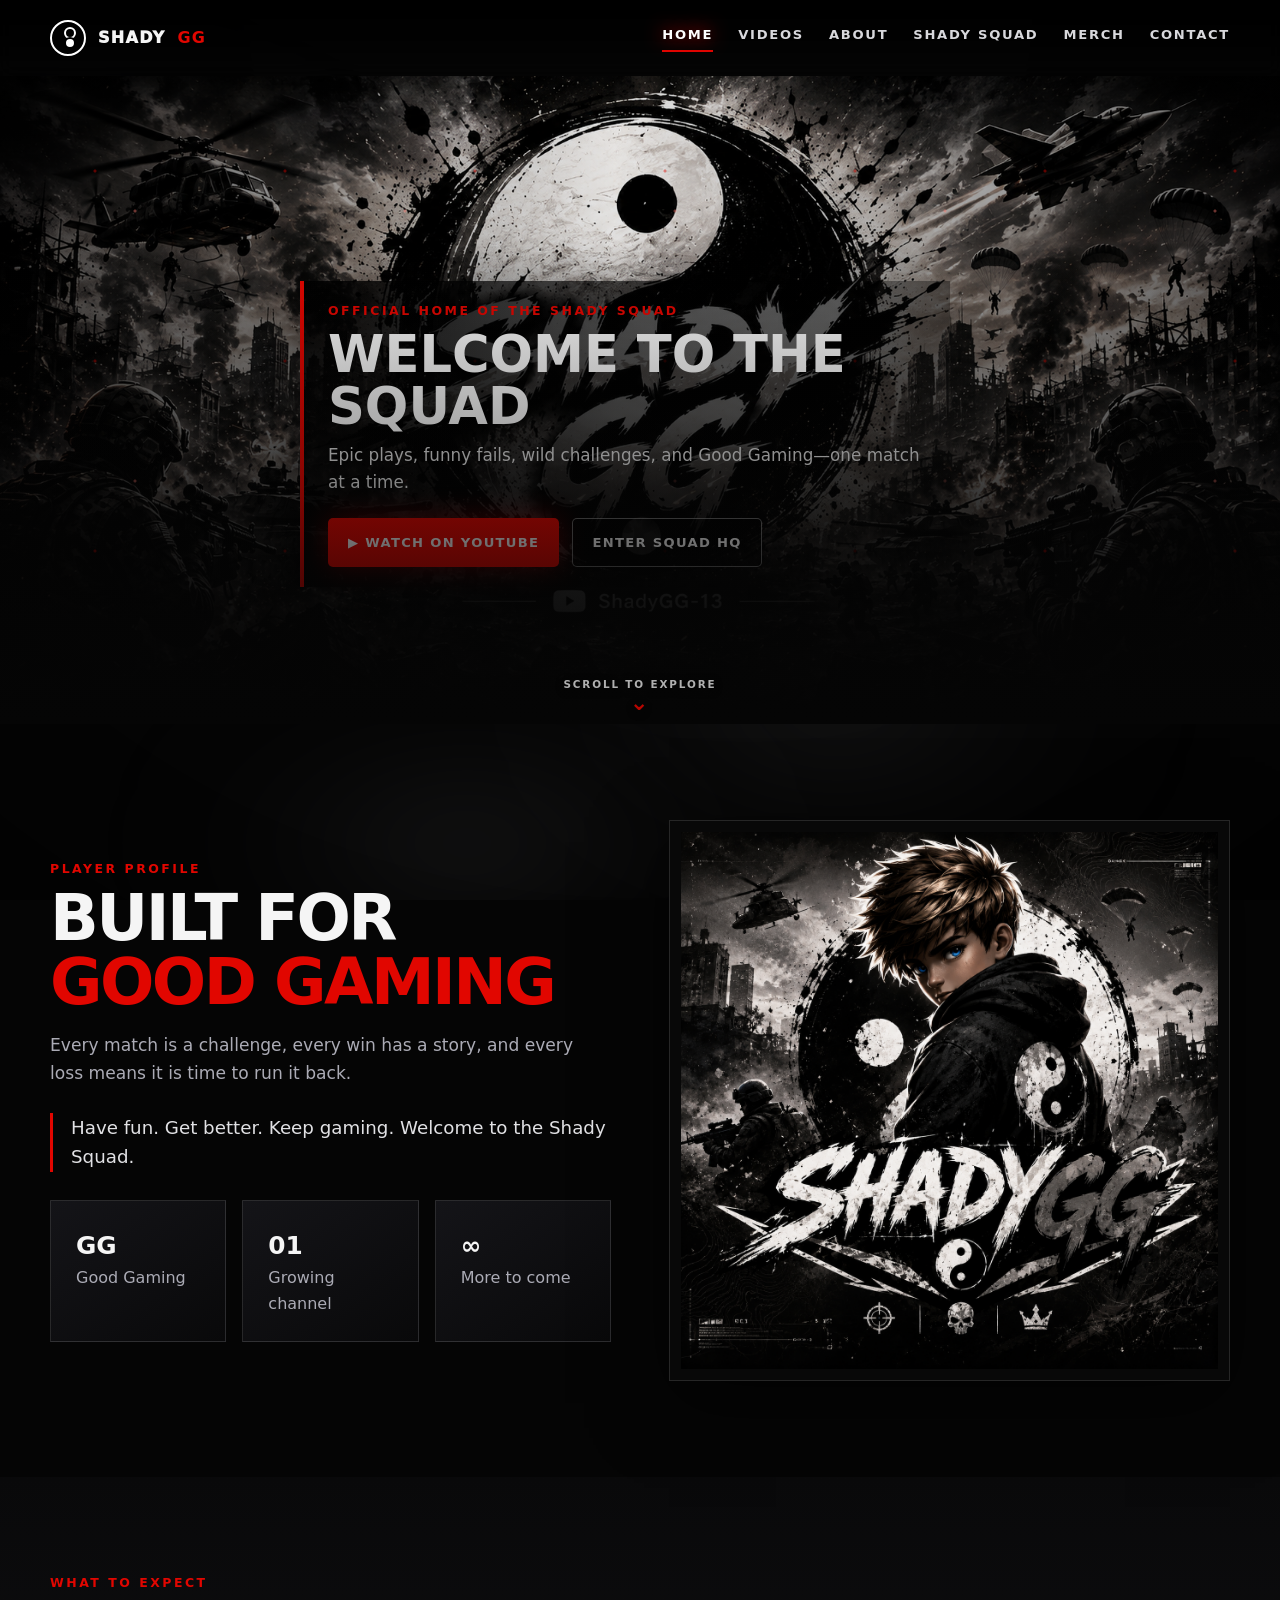
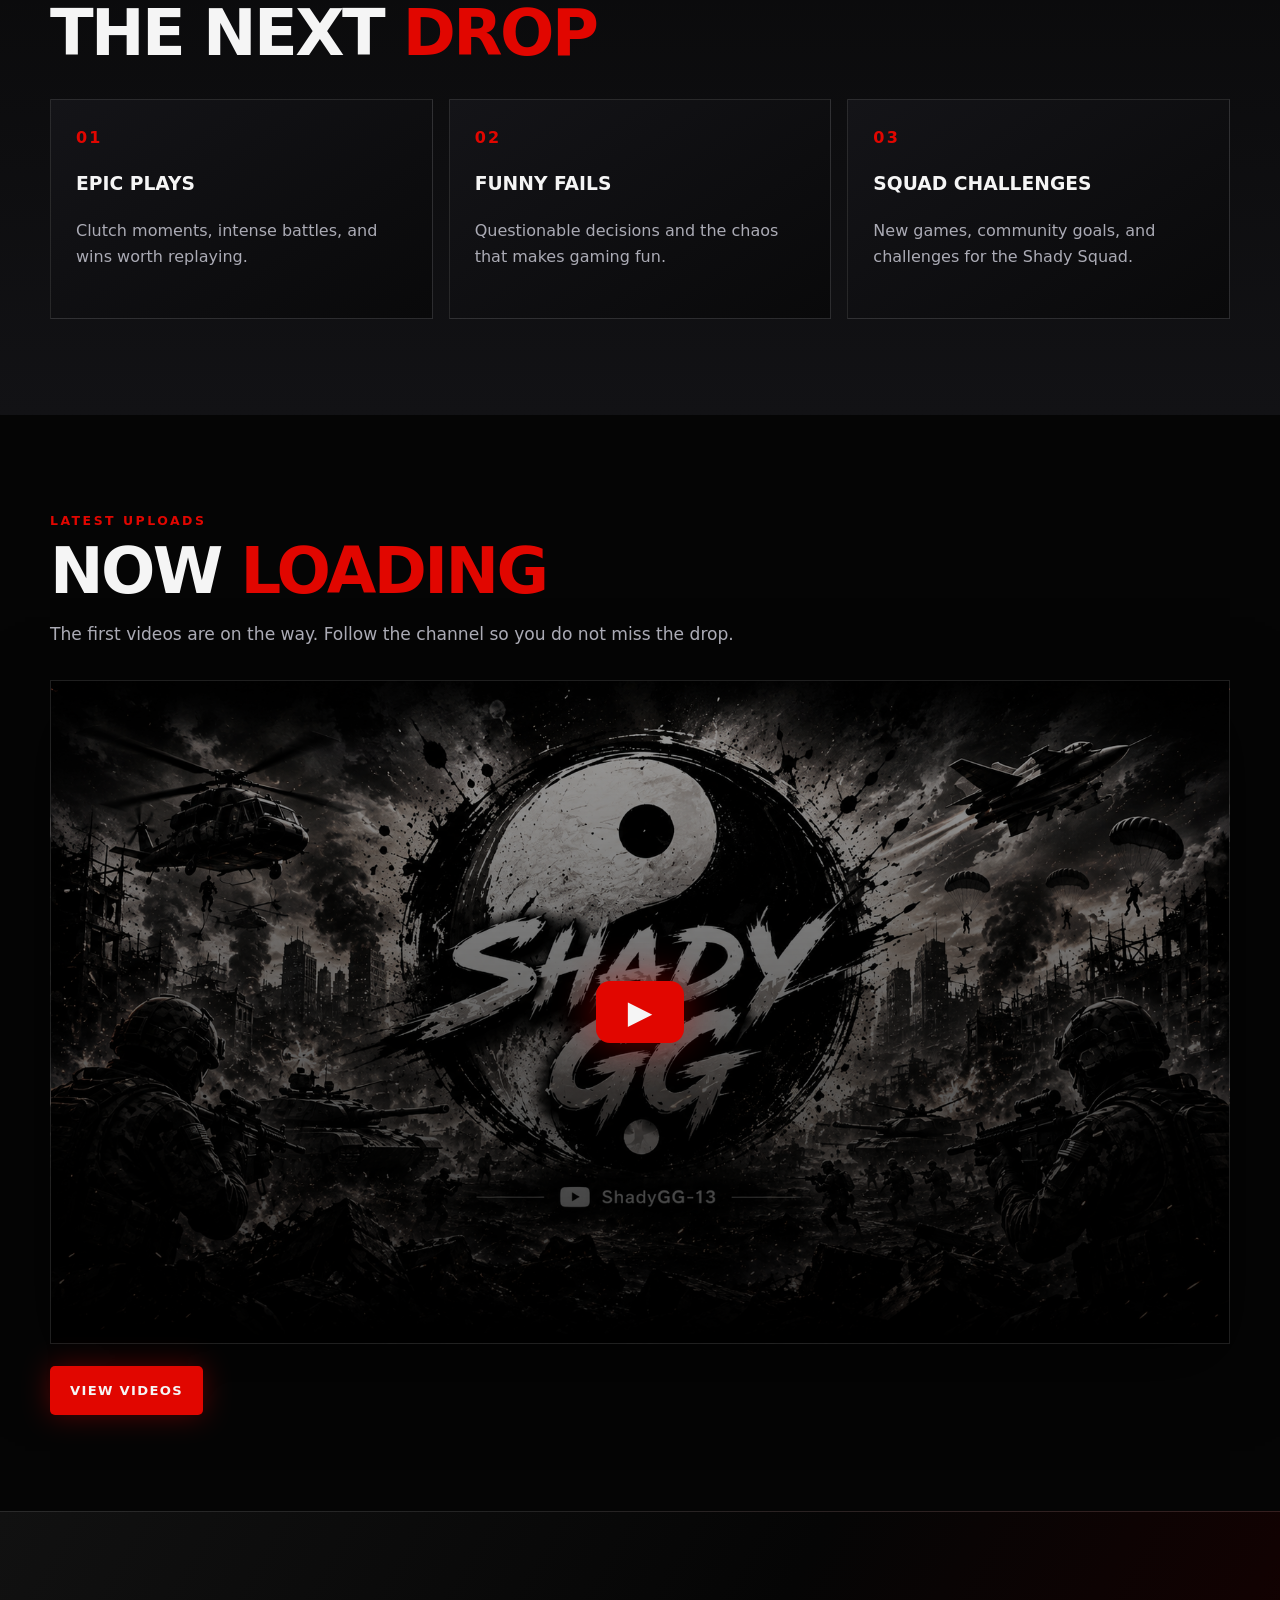
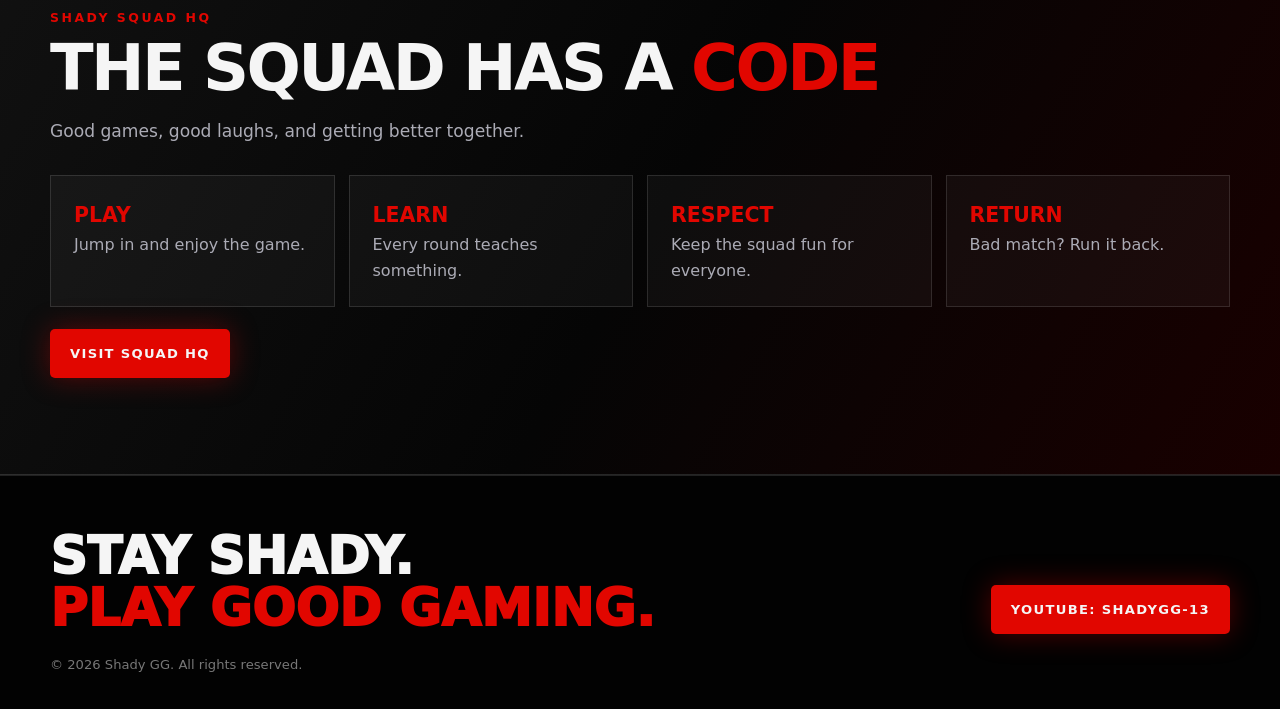
==== commit 5a95e969: "Add files via upload" ====
--- a/index.html
+++ b/index.html
@@ -1,7 +1,7 @@
 <!doctype html><html lang="en"><head><meta charset="utf-8"><meta name="viewport" content="width=device-width,initial-scale=1"><meta name="description" content="Official home of Shady GG and the Shady Squad. Stay Shady. Play Good Gaming."><title>Shady GG | Official Gaming Site</title><link rel="stylesheet" href="styles.css"></head><body><div class="loader"><div class="loader-inner"><div class="loader-mark"></div><p>Loading <span>Shady Squad</span></p></div></div><a class="skip" href="#main">Skip to content</a>
 <header class="site-header"><div class="wrap nav"><a class="brand" href="index.html"><span class="brand-mark"></span>SHADY <b>GG</b></a><button class="menu" aria-label="Open navigation" aria-expanded="false">☰</button><nav class="nav-links"><a aria-current="page" href="index.html">Home</a><a href="videos.html">Videos</a><a href="about.html">About</a><a href="squad.html">Shady Squad</a><a href="merch.html">Merch</a><a href="contact.html">Contact</a></nav></div></header>
-<main id="main"><section class="hero"><div class="embers"></div><div class="wrap hero-content"><div class="hero-panel"><div class="eyebrow">Official home of the Shady Squad</div><h1>Welcome to the squad</h1><p>Epic plays, funny fails, wild challenges, and Good Gaming—one match at a time.</p><div class="actions"><a class="btn btn-primary" href="https://www.youtube.com/@ShadyGG-13" target="_blank" rel="noopener">▶ Watch on YouTube</a><a class="btn btn-ghost" href="#squad">Enter Squad HQ</a></div></div></div></section>
-<section class="section"><div class="wrap grid-2"><div class="reveal"><div class="kicker">Player profile</div><h2 class="section-title">Built for <span class="red">Good Gaming</span></h2><p class="lead">Every match is a challenge, every win has a story, and every loss means it is time to run it back.</p><div class="quote">Have fun. Get better. Keep gaming. Welcome to the Shady Squad.</div><div class="stats"><div class="stat"><strong>GG</strong><span>Good Gaming</span></div><div class="stat"><strong>01</strong><span>Growing channel</span></div><div class="stat"><strong>∞</strong><span>More to come</span></div></div></div><div class="character-card reveal"><img src="shadygg-character.png" alt="Shady GG animated gamer character in a black yin-yang hoodie"></div></div></section>
+<main id="main"><section class="hero"><div class="embers"></div><div class="smoke-wash"></div><div class="wrap hero-content"><div class="hero-panel"><div class="eyebrow">Official home of the Shady Squad</div><h1>Welcome to the squad</h1><p>Epic plays, funny fails, wild challenges, and Good Gaming—one match at a time.</p><div class="actions"><a class="btn btn-primary" href="https://www.youtube.com/@ShadyGG-13" target="_blank" rel="noopener">▶ Watch on YouTube</a><a class="btn btn-ghost" href="#squad">Enter Squad HQ</a></div></div></div><a class="scroll-cue" href="#profile">Scroll to explore</a></section>
+<section id="profile" class="section"><div class="wrap grid-2"><div class="reveal"><div class="kicker">Player profile</div><h2 class="section-title">Built for <span class="red">Good Gaming</span></h2><p class="lead">Every match is a challenge, every win has a story, and every loss means it is time to run it back.</p><div class="quote">Have fun. Get better. Keep gaming. Welcome to the Shady Squad.</div><div class="stats"><div class="stat"><strong>GG</strong><span>Good Gaming</span></div><div class="stat"><strong>01</strong><span>Growing channel</span></div><div class="stat"><strong>∞</strong><span>More to come</span></div></div></div><div class="character-card reveal"><img src="shadygg-character.png" alt="Shady GG animated gamer character in a black yin-yang hoodie"></div></div></section>
 <section class="section alt"><div class="wrap"><div class="kicker">What to expect</div><h2 class="section-title">The next <span class="red">drop</span></h2><div class="cards"><article class="card reveal"><span class="num">01</span><h3>Epic plays</h3><p>Clutch moments, intense battles, and wins worth replaying.</p></article><article class="card reveal"><span class="num">02</span><h3>Funny fails</h3><p>Questionable decisions and the chaos that makes gaming fun.</p></article><article class="card reveal"><span class="num">03</span><h3>Squad challenges</h3><p>New games, community goals, and challenges for the Shady Squad.</p></article></div></div></section>
 <section class="section"><div class="wrap"><div class="kicker">Latest uploads</div><h2 class="section-title">Now <span class="red">loading</span></h2><p class="lead">The first videos are on the way. Follow the channel so you do not miss the drop.</p><div class="video-shell reveal"><a class="play" href="https://www.youtube.com/@ShadyGG-13" target="_blank" rel="noopener" aria-label="Open Shady GG on YouTube">▶</a></div><div class="actions"><a class="btn btn-primary" href="videos.html">View Videos</a></div></div></section>
 <section id="squad" class="section squad"><div class="wrap"><div class="kicker">Shady Squad HQ</div><h2 class="section-title">The squad has a <span class="red">code</span></h2><p class="lead">Good games, good laughs, and getting better together.</p><div class="squad-code"><div class="code-item reveal"><b>PLAY</b><span>Jump in and enjoy the game.</span></div><div class="code-item reveal"><b>LEARN</b><span>Every round teaches something.</span></div><div class="code-item reveal"><b>RESPECT</b><span>Keep the squad fun for everyone.</span></div><div class="code-item reveal"><b>RETURN</b><span>Bad match? Run it back.</span></div></div><div class="actions"><a class="btn btn-primary" href="squad.html">Visit Squad HQ</a></div></div></section></main>
--- a/styles.css
+++ b/styles.css
@@ -10,3 +10,33 @@
 @media(max-width:850px){.menu{display:block}.nav-links{display:none;position:absolute;top:70px;left:20px;right:20px;flex-direction:column;background:rgba(7,7,8,.98);border:1px solid var(--line);padding:21px}.nav-links.open{display:flex}.grid-2,.contact-grid{grid-template-columns:1fr}.cards,.milestones{grid-template-columns:1fr}.squad-code{grid-template-columns:1fr 1fr}.stats{grid-template-columns:1fr}.hero{min-height:86vh}.hero:before{background-position:center}.footer-grid{align-items:flex-start;flex-direction:column}}
 @media(max-width:520px){.wrap{width:min(var(--max),calc(100% - 26px))}.section{padding:72px 0}.squad-code{grid-template-columns:1fr}.btn{width:100%}.hero-content{padding-bottom:42px}.hero-panel{padding:17px 18px}}
 @media(prefers-reduced-motion:reduce){*{animation:none!important;scroll-behavior:auto!important}.reveal{opacity:1;transform:none}}
+
+/* ===== V4 atmospheric + above-the-fold improvements ===== */
+body::before{content:"";position:fixed;inset:0;pointer-events:none;z-index:2;background:radial-gradient(circle at 50% 0,transparent 0 35%,rgba(0,0,0,.15) 78%,rgba(0,0,0,.5) 100%)}
+.site-header,main,footer{position:relative;z-index:5}
+.hero{min-height:72vh;max-height:700px;align-items:center;overflow:hidden}
+.hero-content{padding:112px 0 44px;max-width:680px}
+.hero-panel{max-width:650px}
+.page-hero{min-height:390px;padding:130px 0 48px;display:flex;align-items:flex-end;position:relative;overflow:hidden}
+.page-hero .wrap{position:relative;z-index:4}
+.page-hero h1{font-size:clamp(2.5rem,6vw,5rem)}
+.page-hero::after,.hero .smoke-wash{content:"";position:absolute;inset:0;pointer-events:none;background:linear-gradient(0deg,#050505 0%,rgba(5,5,5,.4) 38%,transparent 74%);z-index:1}
+.scroll-cue{position:absolute;z-index:8;bottom:13px;left:50%;transform:translateX(-50%);display:flex;flex-direction:column;align-items:center;gap:3px;color:#d6d6d6;font-size:.65rem;font-weight:800;letter-spacing:.18em;text-transform:uppercase;text-shadow:0 2px 10px #000;opacity:.82}
+.scroll-cue::after{content:"⌄";font-size:1.4rem;line-height:.7;color:var(--red);animation:scrollBounce 1.4s ease-in-out infinite}
+
+.atmosphere{position:fixed;inset:0;z-index:3;pointer-events:none;overflow:hidden}
+.smoke-cloud{position:absolute;width:45vw;height:23vw;min-width:360px;min-height:180px;border-radius:50%;filter:blur(45px);opacity:.10;background:radial-gradient(ellipse,rgba(185,185,190,.8),rgba(100,100,105,.35) 45%,transparent 72%);mix-blend-mode:screen;animation:smokeDrift var(--duration,24s) ease-in-out infinite alternate}
+.smoke-cloud:nth-child(1){left:-16%;top:9%;--duration:28s}.smoke-cloud:nth-child(2){right:-19%;top:28%;--duration:34s;animation-delay:-9s}.smoke-cloud:nth-child(3){left:14%;bottom:-10%;--duration:31s;animation-delay:-17s}.smoke-cloud:nth-child(4){right:12%;bottom:5%;--duration:38s;animation-delay:-5s}.smoke-cloud:nth-child(5){left:36%;top:42%;--duration:30s;animation-delay:-14s;opacity:.06}
+.ember-field{position:absolute;inset:0;overflow:hidden}
+.ember-particle{position:absolute;bottom:-12px;width:var(--size);height:var(--size);border-radius:50%;background:#ff2b1f;box-shadow:0 0 7px #ff1a0d,0 0 16px rgba(255,30,15,.65);opacity:0;animation:emberRise var(--speed) linear infinite;animation-delay:var(--delay)}
+.ember-particle:nth-child(3n){background:#ff8b3d;box-shadow:0 0 8px #ff5b15}
+.ember-particle:nth-child(5n){filter:blur(.6px)}
+
+.milestone-summary{display:grid;grid-template-columns:1fr 1fr;gap:18px;margin:28px 0 34px}.counter-card{padding:26px;background:linear-gradient(145deg,#151518,#070708);border:1px solid var(--line);position:relative;overflow:hidden}.counter-card::before{content:"";position:absolute;left:0;top:0;bottom:0;width:4px;background:var(--red);box-shadow:0 0 18px var(--red)}.counter-card strong{display:block;font-size:clamp(2.2rem,5vw,4rem);line-height:1;color:#fff}.counter-card span{color:var(--muted);text-transform:uppercase;letter-spacing:.12em;font-size:.75rem;font-weight:800}.progress-label{display:flex;justify-content:space-between;gap:12px;color:#cfcfd4;font-size:.78rem;margin-top:13px}.progress span{transition:width 1s ease}.next-goal{color:var(--red);font-weight:900}
+
+@keyframes smokeDrift{0%{transform:translate3d(-5%,3%,0) scale(.92)}50%{transform:translate3d(8%,-5%,0) scale(1.08)}100%{transform:translate3d(16%,4%,0) scale(.98)}}
+@keyframes emberRise{0%{transform:translate3d(0,0,0) scale(.5);opacity:0}8%{opacity:.85}70%{opacity:.65}100%{transform:translate3d(var(--drift),-110vh,0) scale(1.3);opacity:0}}
+@keyframes scrollBounce{0%,100%{transform:translateY(0)}50%{transform:translateY(5px)}}
+@media(max-width:850px){.hero{min-height:70vh;max-height:none}.page-hero{min-height:330px;padding:112px 0 42px}.milestone-summary{grid-template-columns:1fr}.smoke-cloud{opacity:.07}}
+@media(max-width:520px){.hero{min-height:76vh}.hero-content{padding-top:104px}.page-hero{min-height:300px;padding-top:105px}.scroll-cue{display:none}}
+@media(prefers-reduced-motion:reduce){.atmosphere{display:none}.scroll-cue::after{animation:none}}
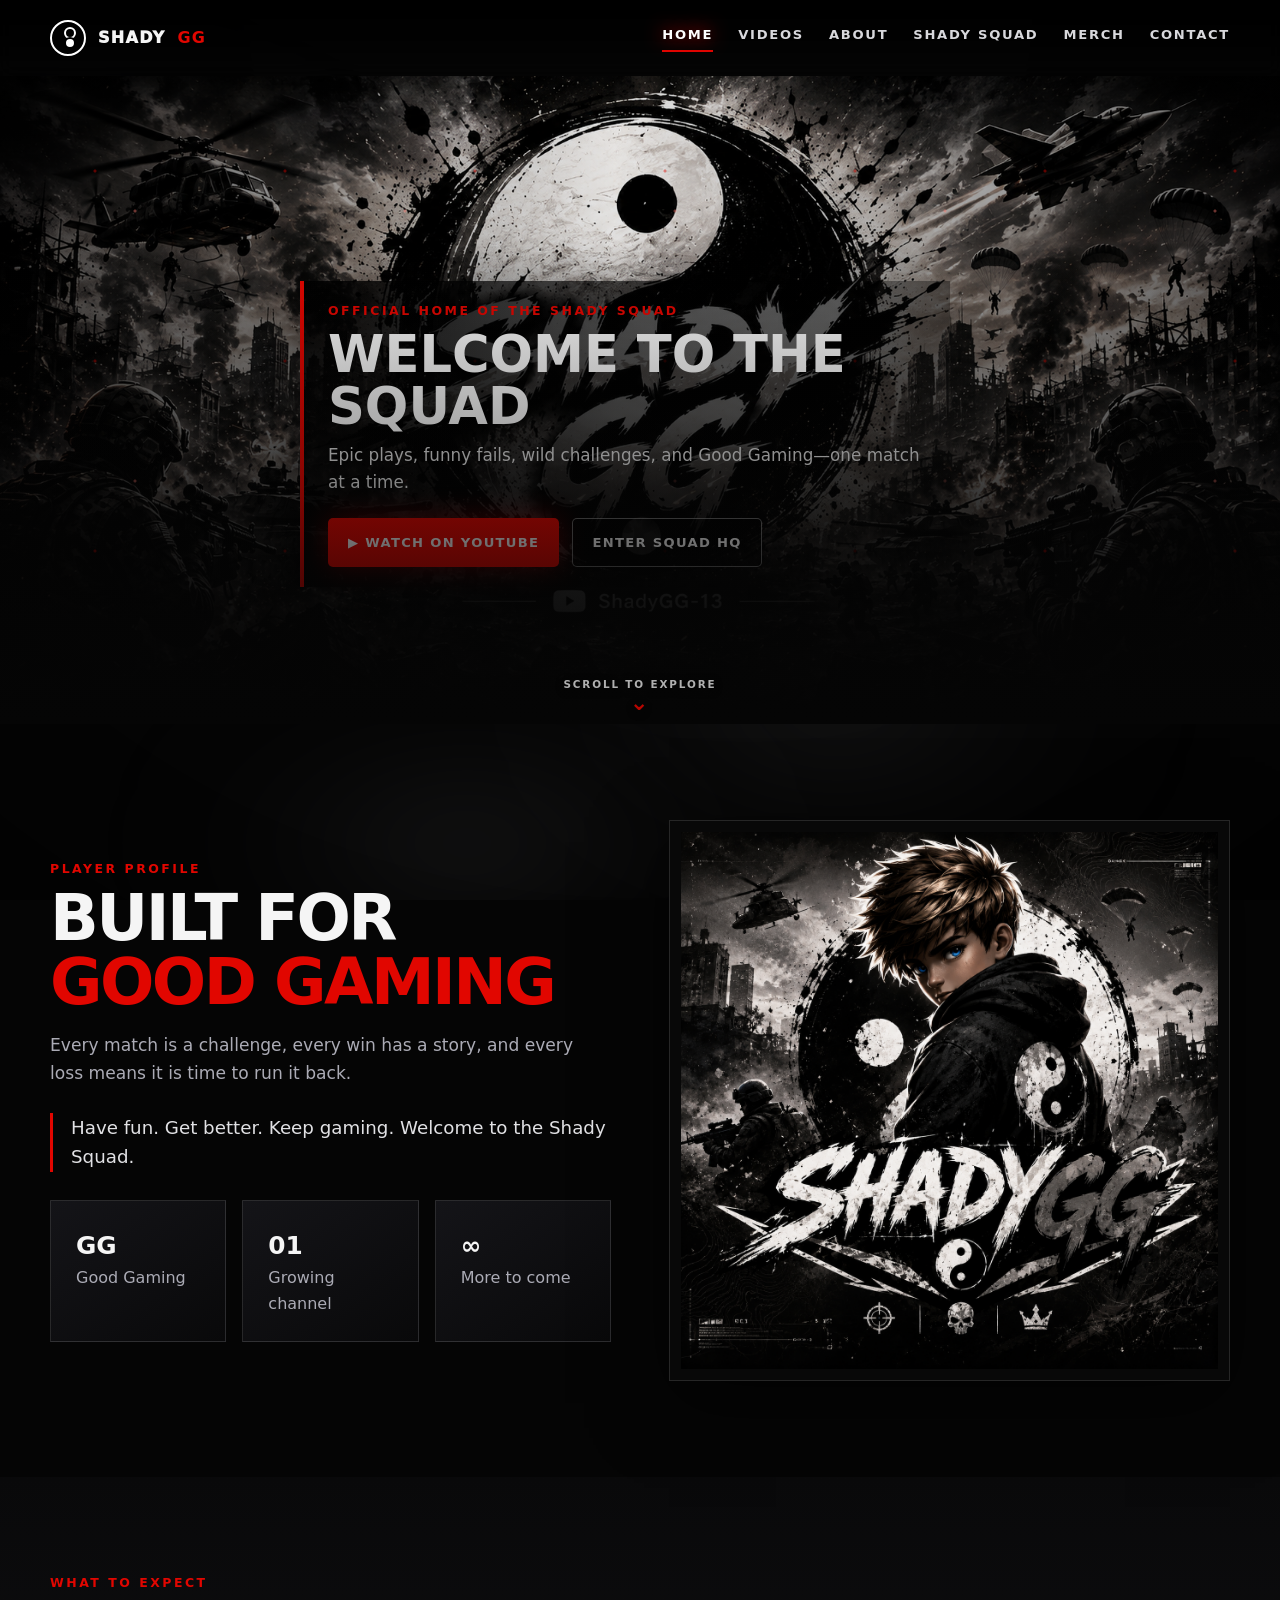
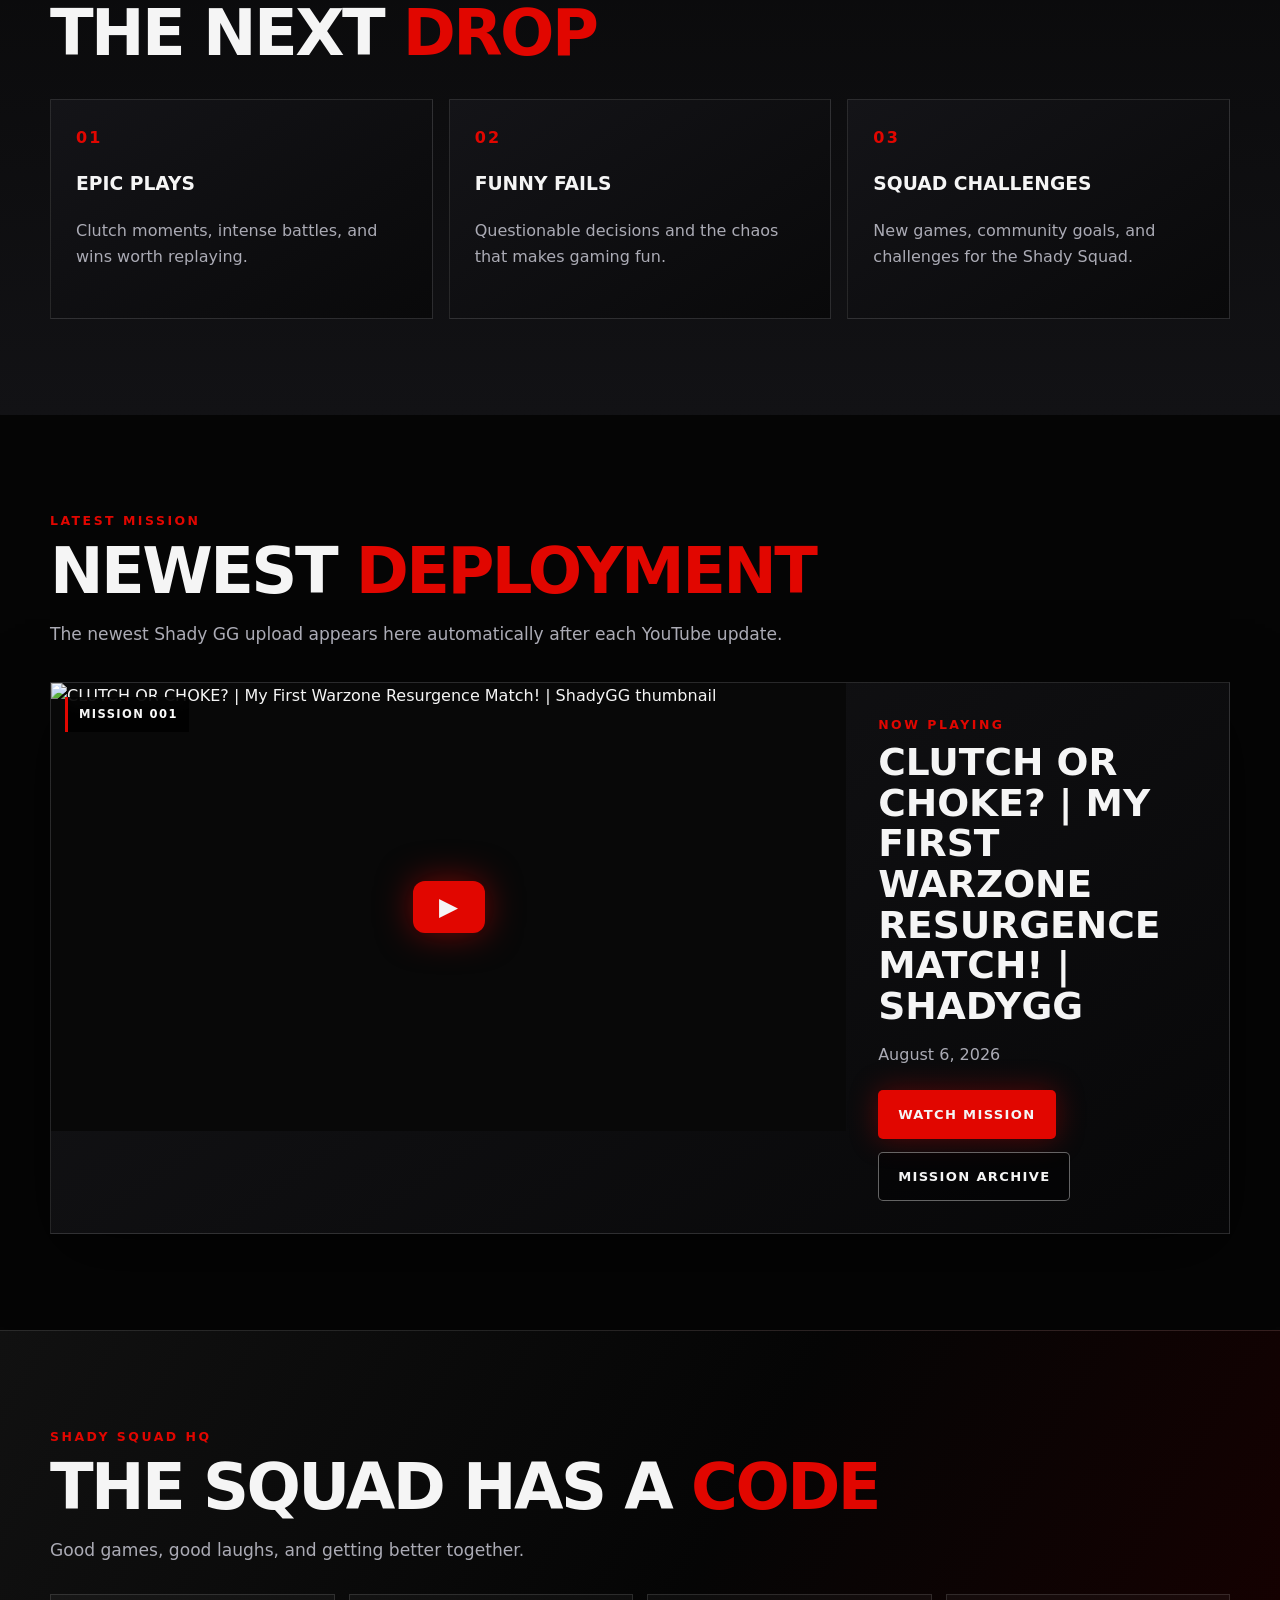
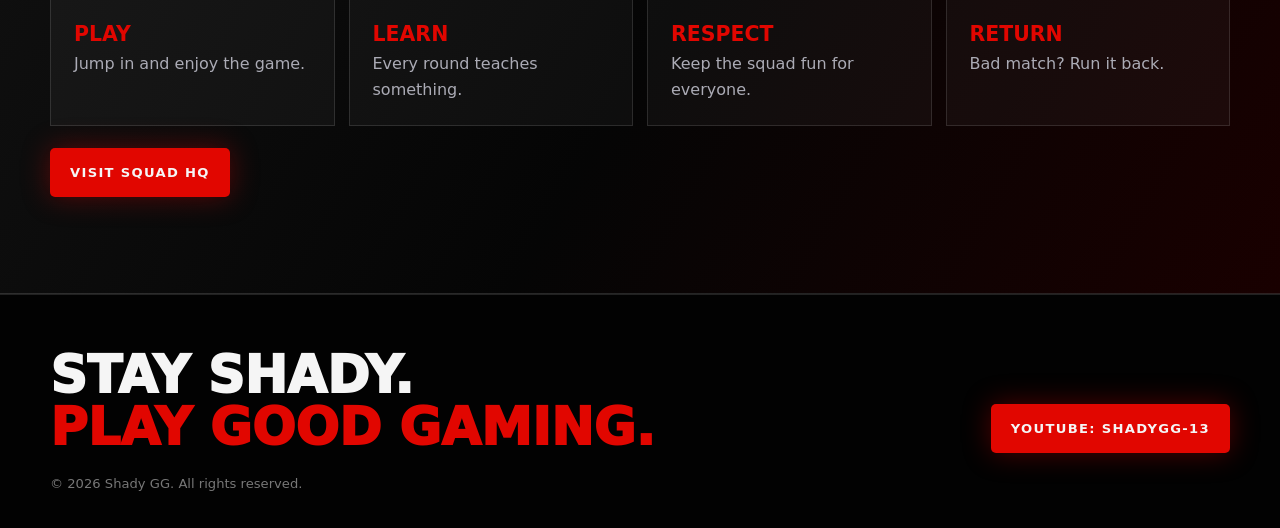
==== commit 644a2135: "Add files via upload" ====
--- a/index.html
+++ b/index.html
@@ -1,8 +1,8 @@
 <!doctype html><html lang="en"><head><meta charset="utf-8"><meta name="viewport" content="width=device-width,initial-scale=1"><meta name="description" content="Official home of Shady GG and the Shady Squad. Stay Shady. Play Good Gaming."><title>Shady GG | Official Gaming Site</title><link rel="stylesheet" href="styles.css"></head><body><div class="loader"><div class="loader-inner"><div class="loader-mark"></div><p>Loading <span>Shady Squad</span></p></div></div><a class="skip" href="#main">Skip to content</a>
-<header class="site-header"><div class="wrap nav"><a class="brand" href="index.html"><span class="brand-mark"></span>SHADY <b>GG</b></a><button class="menu" aria-label="Open navigation" aria-expanded="false">☰</button><nav class="nav-links"><a aria-current="page" href="index.html">Home</a><a href="videos.html">Videos</a><a href="about.html">About</a><a href="squad.html">Shady Squad</a><a href="merch.html">Merch</a><a href="contact.html">Contact</a></nav></div></header>
+<header class="site-header"><div class="wrap nav"><a class="brand" href="index.html"><span class="brand-mark"></span>SHADY <b>GG</b></a><button class="menu" type="button" aria-label="Open navigation menu" aria-expanded="false" aria-controls="primary-navigation"><span aria-hidden="true">☰</span></button><nav class="nav-links" id="primary-navigation" aria-label="Primary navigation"><a aria-current="page" href="index.html">Home</a><a href="videos.html">Videos</a><a href="about.html">About</a><a href="squad.html">Shady Squad</a><a href="merch.html">Merch</a><a href="contact.html">Contact</a></nav></div></header>
 <main id="main"><section class="hero"><div class="embers"></div><div class="smoke-wash"></div><div class="wrap hero-content"><div class="hero-panel"><div class="eyebrow">Official home of the Shady Squad</div><h1>Welcome to the squad</h1><p>Epic plays, funny fails, wild challenges, and Good Gaming—one match at a time.</p><div class="actions"><a class="btn btn-primary" href="https://www.youtube.com/@ShadyGG-13" target="_blank" rel="noopener">▶ Watch on YouTube</a><a class="btn btn-ghost" href="#squad">Enter Squad HQ</a></div></div></div><a class="scroll-cue" href="#profile">Scroll to explore</a></section>
 <section id="profile" class="section"><div class="wrap grid-2"><div class="reveal"><div class="kicker">Player profile</div><h2 class="section-title">Built for <span class="red">Good Gaming</span></h2><p class="lead">Every match is a challenge, every win has a story, and every loss means it is time to run it back.</p><div class="quote">Have fun. Get better. Keep gaming. Welcome to the Shady Squad.</div><div class="stats"><div class="stat"><strong>GG</strong><span>Good Gaming</span></div><div class="stat"><strong>01</strong><span>Growing channel</span></div><div class="stat"><strong>∞</strong><span>More to come</span></div></div></div><div class="character-card reveal"><img src="shadygg-character.png" alt="Shady GG animated gamer character in a black yin-yang hoodie"></div></div></section>
 <section class="section alt"><div class="wrap"><div class="kicker">What to expect</div><h2 class="section-title">The next <span class="red">drop</span></h2><div class="cards"><article class="card reveal"><span class="num">01</span><h3>Epic plays</h3><p>Clutch moments, intense battles, and wins worth replaying.</p></article><article class="card reveal"><span class="num">02</span><h3>Funny fails</h3><p>Questionable decisions and the chaos that makes gaming fun.</p></article><article class="card reveal"><span class="num">03</span><h3>Squad challenges</h3><p>New games, community goals, and challenges for the Shady Squad.</p></article></div></div></section>
-<section class="section"><div class="wrap"><div class="kicker">Latest uploads</div><h2 class="section-title">Now <span class="red">loading</span></h2><p class="lead">The first videos are on the way. Follow the channel so you do not miss the drop.</p><div class="video-shell reveal"><a class="play" href="https://www.youtube.com/@ShadyGG-13" target="_blank" rel="noopener" aria-label="Open Shady GG on YouTube">▶</a></div><div class="actions"><a class="btn btn-primary" href="videos.html">View Videos</a></div></div></section>
+<section class="section latest-section"><div class="wrap"><div class="kicker">Latest mission</div><h2 class="section-title">Newest <span class="red">deployment</span></h2><p class="lead">The newest Shady GG upload appears here automatically after each YouTube update.</p><article class="latest-video-card reveal" data-latest-video><div class="latest-thumb-wrap"><img data-latest-thumbnail src="https://i.ytimg.com/vi/go_21Uc5CcQ/hqdefault.jpg" alt="Latest Shady GG video thumbnail"><span class="mission-badge">Mission <b data-latest-mission>001</b></span><a class="latest-play" data-latest-link href="https://www.youtube.com/watch?v=go_21Uc5CcQ" target="_blank" rel="noopener" aria-label="Watch latest Shady GG video">▶</a></div><div class="latest-copy"><div class="kicker">Now playing</div><h3 data-latest-title>CLUTCH OR CHOKE? | My First Warzone Resurgence Match!</h3><p data-latest-date>First deployment</p><div class="actions"><a class="btn btn-primary" data-latest-link href="https://www.youtube.com/watch?v=go_21Uc5CcQ" target="_blank" rel="noopener">Watch Mission</a><a class="btn btn-ghost" href="videos.html">Mission Archive</a></div></div></article></div></section>
 <section id="squad" class="section squad"><div class="wrap"><div class="kicker">Shady Squad HQ</div><h2 class="section-title">The squad has a <span class="red">code</span></h2><p class="lead">Good games, good laughs, and getting better together.</p><div class="squad-code"><div class="code-item reveal"><b>PLAY</b><span>Jump in and enjoy the game.</span></div><div class="code-item reveal"><b>LEARN</b><span>Every round teaches something.</span></div><div class="code-item reveal"><b>RESPECT</b><span>Keep the squad fun for everyone.</span></div><div class="code-item reveal"><b>RETURN</b><span>Bad match? Run it back.</span></div></div><div class="actions"><a class="btn btn-primary" href="squad.html">Visit Squad HQ</a></div></div></section></main>
-<footer><div class="wrap"><div class="footer-grid"><div class="footer-tag">Stay Shady.<br><span>Play Good Gaming.</span></div><a class="btn btn-primary" href="https://www.youtube.com/@ShadyGG-13" target="_blank" rel="noopener">YouTube: ShadyGG-13</a></div><div class="small">© <span data-year></span> Shady GG. All rights reserved.</div></div></footer><script src="script.js"></script></body></html>
+<footer><div class="wrap"><div class="footer-grid"><div class="footer-tag">Stay Shady.<br><span>Play Good Gaming.</span></div><a class="btn btn-primary" href="https://www.youtube.com/@ShadyGG-13" target="_blank" rel="noopener">YouTube: ShadyGG-13</a></div><div class="small">© <span data-year></span> Shady GG. All rights reserved.</div></div></footer><script src="script.js" defer></script></body></html>
--- a/styles.css
+++ b/styles.css
@@ -40,3 +40,44 @@
 @media(max-width:850px){.hero{min-height:70vh;max-height:none}.page-hero{min-height:330px;padding:112px 0 42px}.milestone-summary{grid-template-columns:1fr}.smoke-cloud{opacity:.07}}
 @media(max-width:520px){.hero{min-height:76vh}.hero-content{padding-top:104px}.page-hero{min-height:300px;padding-top:105px}.scroll-cue{display:none}}
 @media(prefers-reduced-motion:reduce){.atmosphere{display:none}.scroll-cue::after{animation:none}}
+
+/* Mobile navigation reliability patch */
+.menu{position:relative;z-index:102;cursor:pointer;touch-action:manipulation;-webkit-tap-highlight-color:transparent;min-width:44px;min-height:44px;align-items:center;justify-content:center}
+.menu span{display:block;line-height:1}
+@media(max-width:850px){
+  .site-header{z-index:200}
+  .menu{display:inline-flex}
+  .nav-links{display:flex;visibility:hidden;opacity:0;pointer-events:none;position:fixed;top:68px;left:14px;right:14px;max-height:calc(100vh - 84px);overflow-y:auto;flex-direction:column;gap:0;background:rgba(5,5,7,.985);border:1px solid rgba(255,255,255,.18);border-top:3px solid var(--red);padding:10px 18px 18px;box-shadow:0 20px 55px rgba(0,0,0,.82),0 0 30px rgba(225,6,0,.16);transform:translateY(-12px);transition:opacity .2s ease,transform .2s ease,visibility .2s;z-index:201}
+  .nav-links.open{visibility:visible;opacity:1;pointer-events:auto;transform:translateY(0)}
+  .nav-links a{display:block;padding:15px 4px;border-bottom:1px solid rgba(255,255,255,.09);font-size:.9rem}
+  .nav-links a:last-child{border-bottom:0}
+  body.menu-open{overflow:hidden}
+}
+
+
+/* ===== Automatic YouTube video hub ===== */
+.latest-video-card{display:grid;grid-template-columns:minmax(0,1.35fr) minmax(300px,.65fr);margin-top:34px;background:linear-gradient(145deg,#151518,#070708);border:1px solid var(--line);box-shadow:var(--shadow);overflow:hidden}
+.latest-thumb-wrap,.video-thumb{position:relative;overflow:hidden;background:#080808;aspect-ratio:16/9}
+.latest-thumb-wrap img,.video-thumb img{width:100%;height:100%;object-fit:cover;transition:transform .45s ease,filter .45s ease}
+.latest-video-card:hover .latest-thumb-wrap img,.video-card:hover .video-thumb img{transform:scale(1.035);filter:contrast(1.05) saturate(1.06)}
+.latest-copy{padding:32px;align-self:center}
+.latest-copy h3{margin:7px 0 10px;font-size:clamp(1.45rem,3vw,2.35rem);line-height:1.08;text-transform:uppercase}
+.latest-copy p,.video-card-copy p{color:var(--muted)}
+.latest-play,.video-card-play{position:absolute;inset:50% auto auto 50%;transform:translate(-50%,-50%);width:72px;height:52px;border-radius:12px;background:var(--red);display:grid;place-items:center;font-size:1.55rem;box-shadow:0 0 35px rgba(225,6,0,.5);transition:.25s}
+.latest-play:hover,.video-card-play:hover{transform:translate(-50%,-50%) scale(1.08);background:var(--red2)}
+.mission-badge{position:absolute;left:14px;top:14px;padding:8px 11px;background:rgba(0,0,0,.82);border-left:3px solid var(--red);font-size:.72rem;font-weight:900;letter-spacing:.12em;text-transform:uppercase;backdrop-filter:blur(7px)}
+.mission-badge b{color:#fff}
+.archive-heading{display:flex;align-items:flex-end;justify-content:space-between;gap:24px;margin-bottom:28px}
+.archive-count{min-width:165px;padding:18px 22px;border:1px solid var(--line);border-left:4px solid var(--red);background:linear-gradient(145deg,#151518,#080809)}
+.archive-count strong{display:block;font-size:2.2rem;line-height:1}
+.archive-count span{display:block;color:var(--muted);font-size:.72rem;text-transform:uppercase;letter-spacing:.12em;margin-top:6px}
+.video-grid{display:grid;grid-template-columns:repeat(3,minmax(0,1fr));gap:22px}
+.video-card{background:linear-gradient(145deg,#141418,#080809);border:1px solid var(--line);overflow:hidden;transition:transform .25s,border-color .25s,box-shadow .25s}
+.video-card:hover{transform:translateY(-6px);border-color:rgba(225,6,0,.55);box-shadow:0 22px 55px rgba(0,0,0,.5)}
+.video-card-copy{padding:20px}
+.video-card-copy h3{font-size:1.05rem;line-height:1.25;text-transform:uppercase;margin:0;min-height:3.9em}
+.video-card-copy .btn{width:100%;margin-top:10px}
+.video-card-play{width:60px;height:44px;font-size:1.25rem}
+.empty-archive{padding:48px;text-align:center;border:1px dashed var(--line);background:rgba(255,255,255,.025)}
+@media(max-width:900px){.latest-video-card{grid-template-columns:1fr}.video-grid{grid-template-columns:repeat(2,minmax(0,1fr))}.latest-copy{padding:25px}}
+@media(max-width:600px){.video-grid{grid-template-columns:1fr}.archive-heading{align-items:flex-start;flex-direction:column}.archive-count{width:100%}.latest-copy{padding:21px}.latest-play{width:62px;height:46px}}
